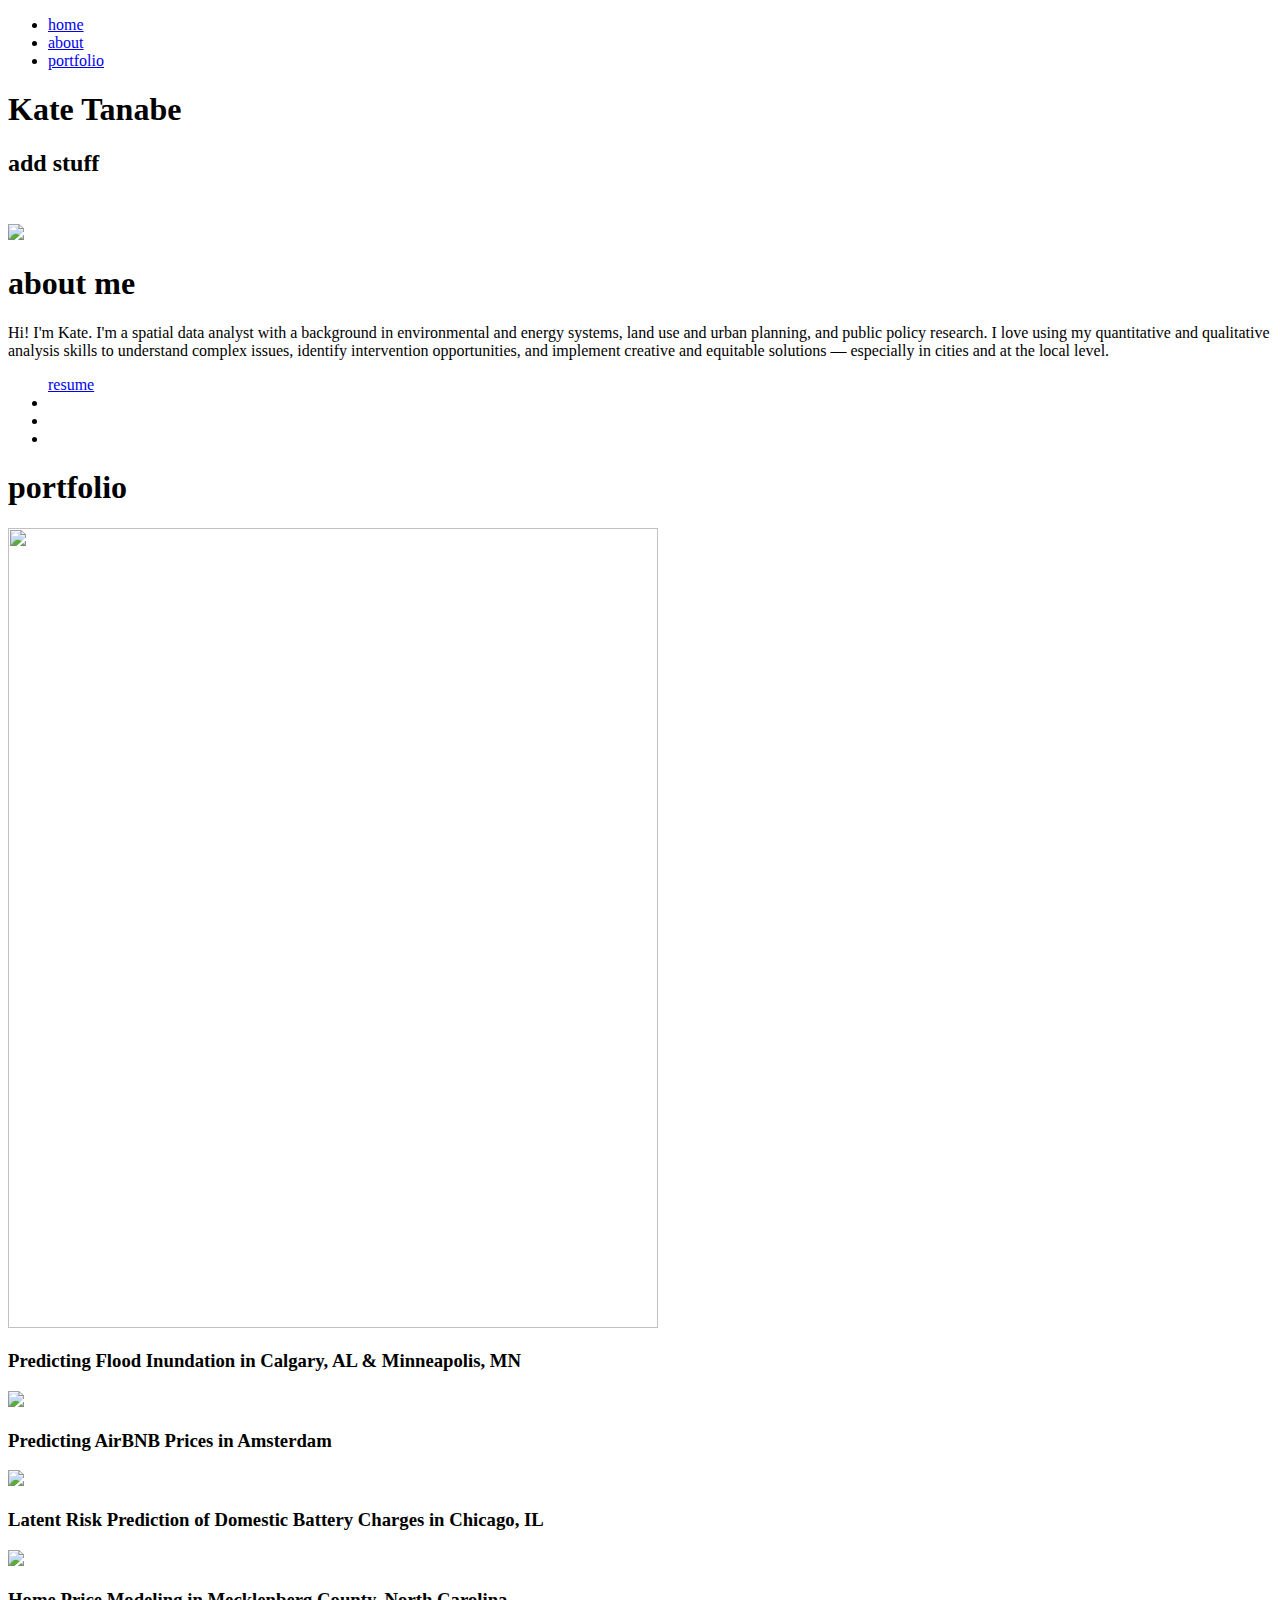
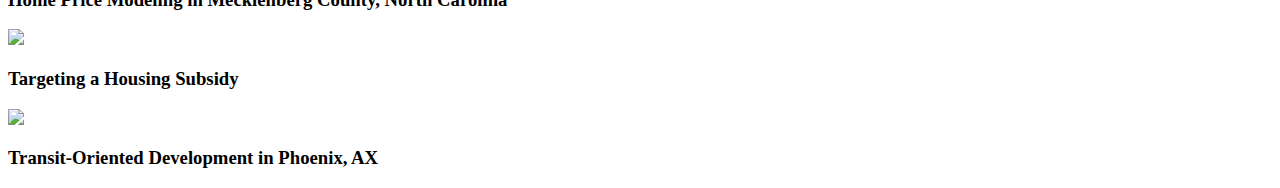
==== index.html @ ec6be0dd "Update index.html" ====
<!DOCTYPE html>
<html lang="en">
<head>
    <meta charset="UTF-8">
    <meta http-equiv="X-UA-Compatible" content="IE=edge">
    <meta name="viewport" content="width=device-width, initial-scale=1.0">
    <title>Kate Tanabe</title>
    <link rel="stylesheet" href="style.css">
    <script src="https://kit.fontawesome.com/c4254e24a8.js" crossorigin="anonymous"></script>
</head>
<body>
    <div id="header">
        <div class="container">
            <nav>
                <ul id="sidemenu">
                    <li><a href="#header">home</a></li>
                    <li><a href="#about">about</a></li>
                    <li><a href="#portfolio">portfolio</a></li>
                </ul>
            </nav>
            <div class="header-text">
                <h1 class="Co"><span class="highlight2">Kate Tanabe</span></h1>
                <h2 class="Co"><span class="highlight">add stuff<br><br> </span></h2>
            </div>
        </div>
    </div>
    <!-- -----------about---------- -->
    <div id="about">
        <div class="container">
            <div class="row">
                <div class="about-col-1">
                    <img src="images/headshot.jpg">
                </div>
                <div class="about-col-2">
                    <h1 class="sub-title"><span class="highlight">about me</span></h1>
                    <p>Hi! I'm Kate. I'm a spatial data analyst with a background in environmental and energy systems, land use and urban planning, and public policy research. I love using my quantitative and qualitative analysis skills to understand complex issues, identify intervention opportunities, and implement creative and equitable solutions — especially in cities and at the local level.</p>
                    <ul class="social-links">
                        <a href="assets/KateTanabeResume2023.pdf" class="resume-button" download="KateTanabeResume2023.pdf">resume</a>
                        <li><a href="https://github.com/katetanabe"><i class="fab fa-github"></i></a></li>
                        <li><a href="https://www.linkedin.com/in/kate-tanabe-1b607a137"><i class="fab fa-linkedin"></i></a></li>
                        <li><a href="mailto:katetanabe@gmail.com"><i class="fas fa-envelope"></i></a></li>
                      </ul>
                </div>
            </div>
        </div>
    </div>
    <!-- ----------portfolio------------ -->
    <div id="portfolio">
        <div class="container">
            <h1 class="sub-title"><span class="highlight">portfolio</span></h1>
            <div class="work-list">
                <div class="work">
                    <img src="images/nj2.png" height="800" width="650">
                    <div class="layer">
                        <h3><span class="highlight">Predicting Flood Inundation in Calgary, AL & Minneapolis, MN</span></h3>
                        <a href="assets/flood_calgary.html"><i class="fas fa-external-link-alt"></i></a>
                    </div>
                </div>
                <div class="work">
                    <img src="images/Amsterdam.jpg">
                    <div class="layer">
                        <h3><span class="highlight">Predicting AirBNB Prices in Amsterdam</h3>
                        <a href="assets/amsterdam.html"><i class="fas fa-external-link-alt"></i></a>
                    </div>
                </div>
                <div class="work">
                    <img src="images/chicago.png">
                    <div class="layer">
                        <h3><span class="highlight">Latent Risk Prediction of Domestic Battery Charges in Chicago, IL</span></h3>
                        <a href="assets/predictive_policing.html"><i class="fas fa-external-link-alt"></i></a>
                    </div>
                </div>
                <div class="work">
                    <img src="images/charlotte.jpg">
                    <div class="layer">
                        <h3><span class="highlight">Home Price Modeling in Mecklenberg County, North Carolina</span></h3>
                        <a href="assets/housing_prices.html"><i class="fas fa-external-link-alt"></i></a>
                    </div>
                </div>
                <div class="work">
                    <img src="images/housingsub.jpg">
                    <div class="layer">
                        <h3><span class="highlight">Targeting a Housing Subsidy</span></h3>
                        <a href="assets/housing_subsidy.html"><i class="fas fa-external-link-alt"></i></a>
                    </div>
                </div>
                <div class="work">
                    <img src="images/tod.jpg">
                    <div class="layer">
                        <h3><span class="highlight">Transit-Oriented Development in Phoenix, AX</span></h3>
                        <a href="phoenix_TOD.html"><i class="fas fa-external-link-alt"></i></a>
                    </div>
                </div>
            </div>
        </div>
    </div>




<script>

    var tablinks = document.getElementsByClassName("tab-links");
    var tabcontents = document.getElementsByClassName("tab-contents");

    function opentab(tabname){
        for(tablink of tablinks){
            tablink.classList.remove("active-link");
        }
        for(tabcontent of tabcontents){
            tabcontent.classList.remove("active-tab");
        }
        event.currentTarget.classList.add("active-link");
        document.getElementById(tabname).classList.add("active-tab");
    }

</script>

<script>

    var sidemeu = document.getElementById("sidemenu");

    function openmenu(){
        sidemeu.style.right = "0";
    }
    function closemenu(){
        sidemeu.style.right = "-200px";
    }

</script>
<script>
    const scriptURL = '< add you own link here >' // add your own app script link here
    const form = document.forms['submit-to-google-sheet']
    const msg = document.getElementById("msg")
  
    form.addEventListener('submit', e => {
      e.preventDefault()
      fetch(scriptURL, { method: 'POST', body: new FormData(form)})
        .then(response => {
            msg.innerHTML = "Message sent successfully"
            setTimeout(function(){
                msg.innerHTML = ""
            },5000)
            form.reset()
        })
        .catch(error => console.error('Error!', error.message))
    })
  </script>
</body>
</html>
  
</html>
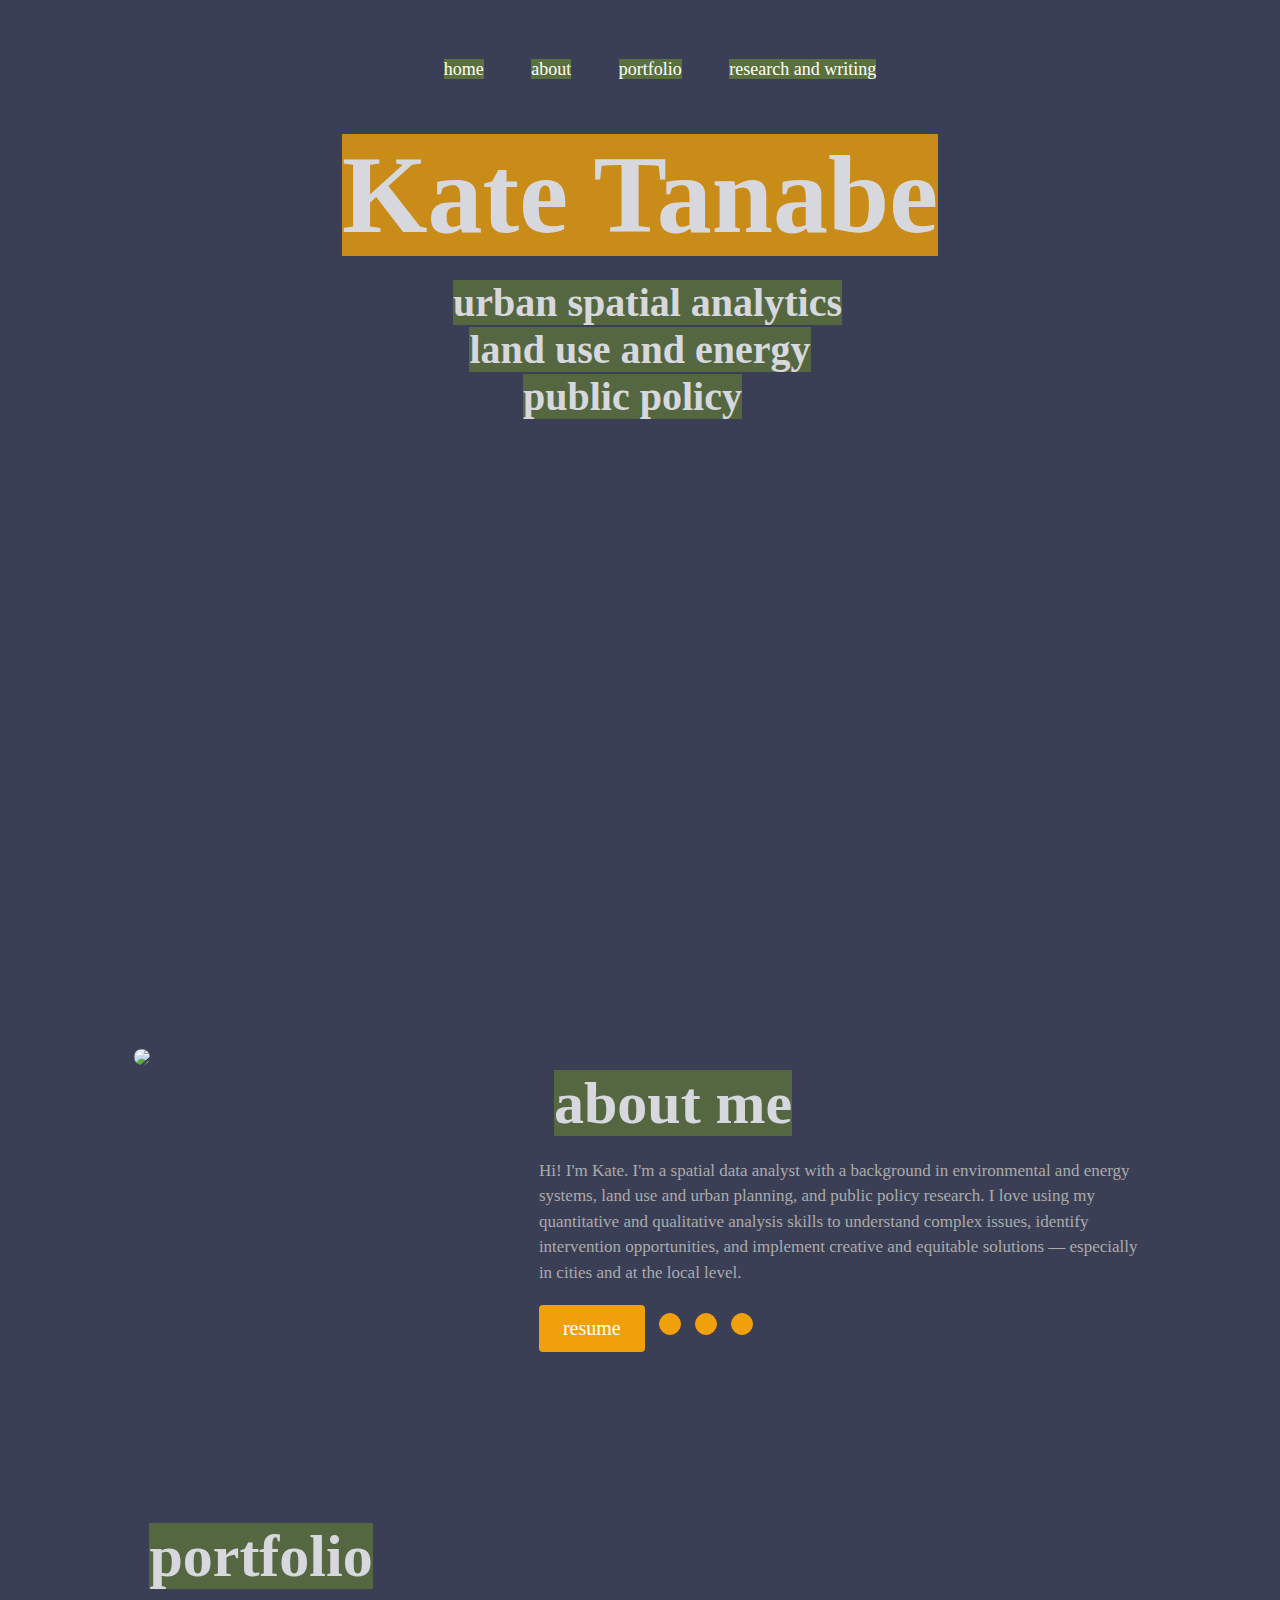
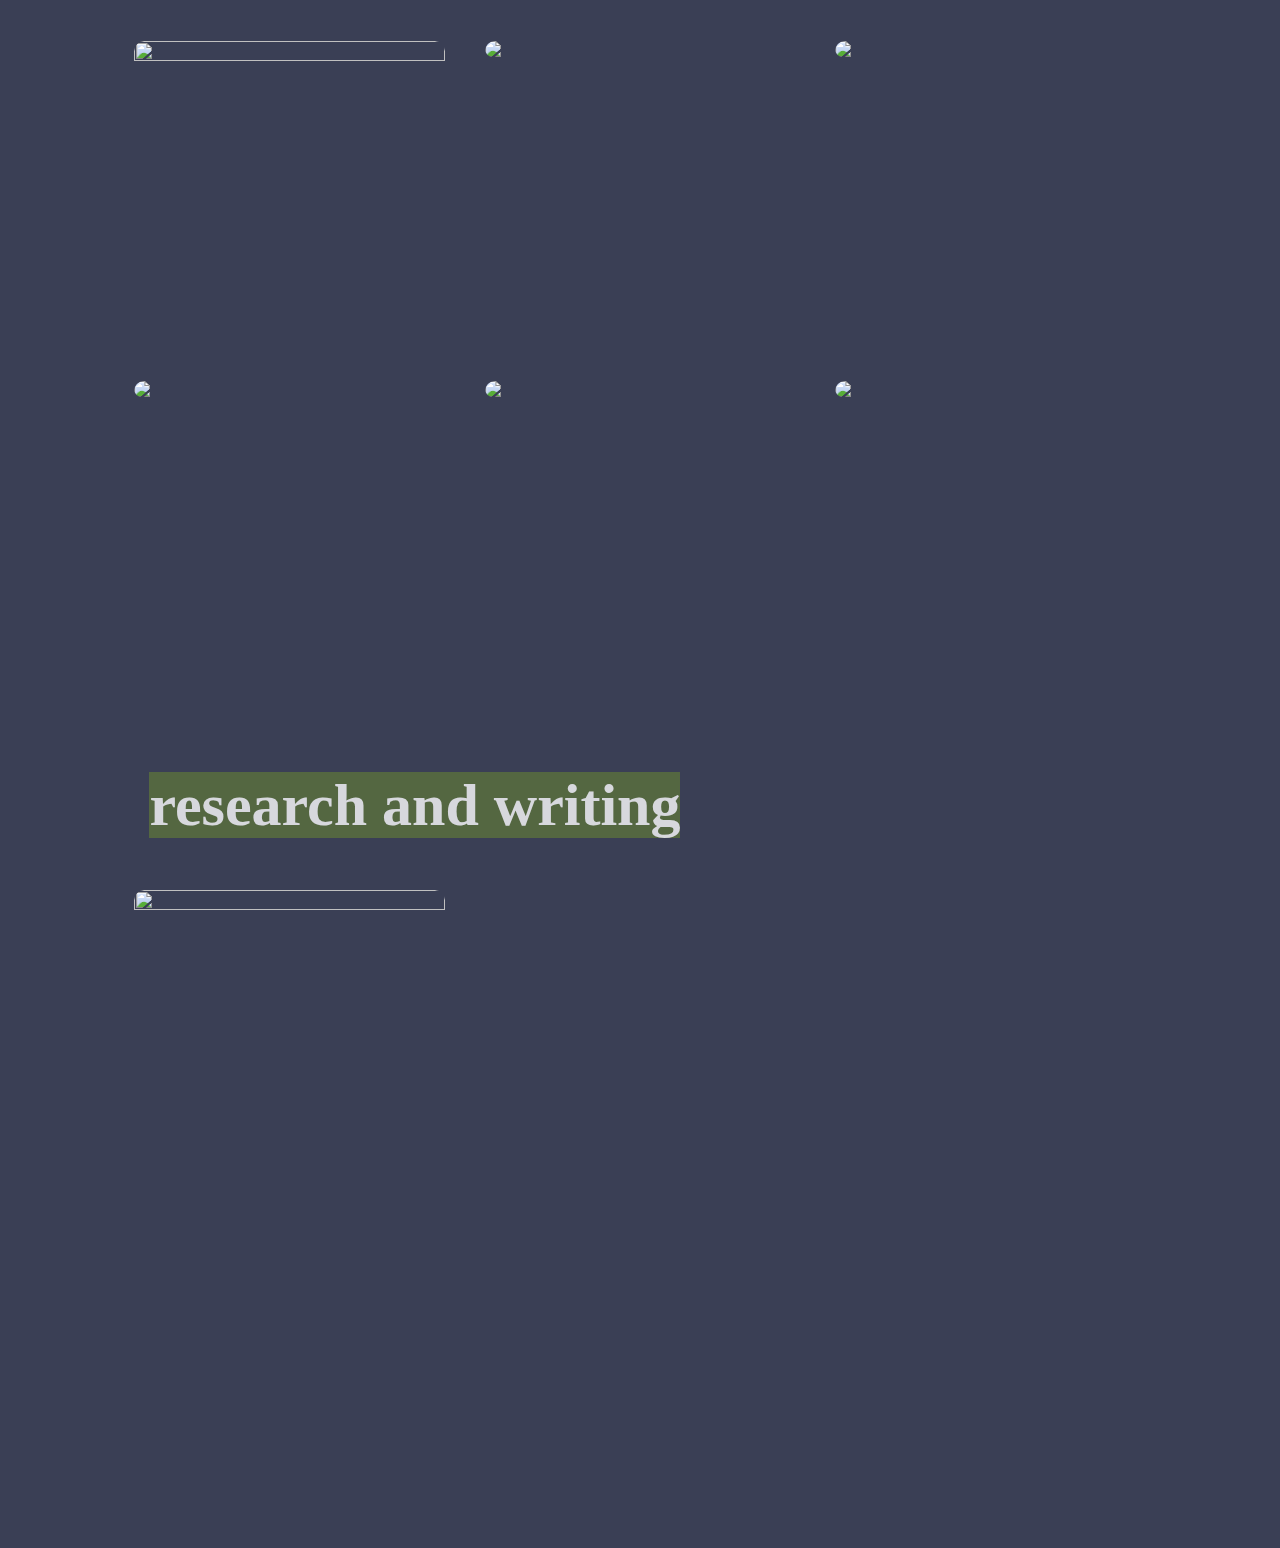
==== commit 40ac5303: "Update index.html" ====
--- a/index.html
+++ b/index.html
@@ -16,11 +16,12 @@
                     <li><a href="#header">home</a></li>
                     <li><a href="#about">about</a></li>
                     <li><a href="#portfolio">portfolio</a></li>
+                    <li><a href="#research and writing">research and writing</a></li>
                 </ul>
             </nav>
             <div class="header-text">
                 <h1 class="Co"><span class="highlight2">Kate Tanabe</span></h1>
-                <h2 class="Co"><span class="highlight">add stuff<br><br> </span></h2>
+                <h2 class="Co"><span class="highlight">urban spatial analytics<br>land use and energy<br>public policy</span></h2>
             </div>
         </div>
     </div>
@@ -88,14 +89,63 @@
                     <img src="images/tod.jpg">
                     <div class="layer">
                         <h3><span class="highlight">Transit-Oriented Development in Phoenix, AX</span></h3>
-                        <a href="phoenix_TOD.html"><i class="fas fa-external-link-alt"></i></a>
-                    </div>
-                </div>
-            </div>
-        </div>
-    </div>
-
-
+                        <a href="assets/phoenix_TOD.html"><i class="fas fa-external-link-alt"></i></a>
+                    </div>
+                </div>
+            </div>
+        </div>
+    </div>
+
+    <!-- ----------research & writing------------ -->
+    <div id="research and writing">
+        <div class="container">
+            <h1 class="sub-title"><span class="highlight">research and writing</span></h1>
+            <div class="work-list">
+                <div class="work">
+                    <img src="" height="800" width="650">
+                    <div class="layer">
+                        <h3><span class="highlight">Energy Equity for Renters: A Toolkit to Expand Energy Efficiency Preserve Affordable Housing</span></h3>
+                        <a href="https://www.aceee.org/toolkit/2022/11/energy-equity-renters-toolkit"><i class="fas fa-external-link-alt"></i></a>
+                    </div>
+                </div>
+                <div class="work">
+                    <img src="">
+                    <div class="layer">
+                        <h3><span class="highlight">StoryMap - Electrifying NYC School Buses</h3>
+                        <a href="https://storymaps.arcgis.com/stories/df9a2033547c4b4c9e74b825a44e3df2"><i class="fas fa-external-link-alt"></i></a>
+                    </div>
+                </div>
+                <div class="work">
+                    <img src="">
+                    <div class="layer">
+                        <h3><span class="highlight">Understanding Multifamily Home Energy Efficiency Potential</span></h3>
+                        <a href="https://www.aceee.org/topic-brief/2020/10/understanding-multifamily-home-energy-efficiency-potential"><i class="fas fa-external-link-alt"></i></a>
+                    </div>
+                </div>
+                <div class="work">
+                    <img src="">
+                    <div class="layer">
+                        <h3><span class="highlight">An Overview of Affordable Multifamily Programs: Best Practices and Context for Utilities</span></h3>
+                        <a href="https://www.aceee.org/topic-brief/2021/09/overview-affordable-multifamily-programs-best-practices-and-context-utilities"><i class="fas fa-external-link-alt"></i></a>
+                    </div>
+                </div>
+                <div class="work">
+                    <img src="">
+                    <div class="layer">
+                        <h3><span class="highlight">High-Impact Programs Targeting Regional Multifamily Energy Savings Opportunities</span></h3>
+                        <a href="https://www.aceee.org/topic-brief/2021/07/high-impact-programs-targeting-regional-multifamily-energy-savings"><i class="fas fa-external-link-alt"></i></a>
+                    </div>
+                </div>
+                <div class="work">
+                    <img src="">
+                    <div class="layer">
+                        <h3><span class="highlight">Extending the Benefits of Nonresidential Energy Efficiency to Low-Income Communities</span></h3>
+                        <a href="https://www.aceee.org/research-report/u1910"><i class="fas fa-external-link-alt"></i></a>
+                    </div>
+                </div>
+            </div>
+        </div>
+    </div>
 
 
 <script>
--- a/style.css
+++ b/style.css
@@ -0,0 +1,321 @@
+@font-face {
+    font-family: 'Ce';
+    src: url('assets/MS Gothic.ttf') format('truetype');
+}
+@font-face {
+    font-family: 'Co';
+    src: url('assets/MS Gothic.ttf') format('opentype');
+}
+html{
+    scroll-behavior: smooth;
+}
+body{
+    background: #3A3F55;
+    color: #fff;
+}
+h1{
+    font-family: 'Co';
+    margin: 20px 0;
+}
+h3{
+    font-family: 'Co';
+    font-size: 22px;
+    margin: 20px 0;
+}
+p{
+    font-family: 'Ce';
+    font-size: 20px;
+    line-height: 1.5;
+    margin: 20px 0;
+}
+#header{
+    width: 100%;
+    height: 100vh;
+    background-image: url(images/background.jpg);
+    background-size: cover;
+    background-position: center;
+    background-attachment: fixed;
+    text-align: center
+}
+.container{
+    padding: 10px 10%;
+}
+nav{
+    font-family: 'Co';
+    font-size: 30px;
+    align-items: center;
+    justify-content: space-between;
+    flex-wrap: wrap;
+}
+nav ul li{
+    display: inline-block;
+    list-style: none;
+    margin: 0px 20px;
+    align-items: center;
+}
+nav ul li a{
+    color: white;
+    background-color: #5B713D;
+    text-decoration: none;
+    font-size: 18px;
+    align-items: center;
+    margin: 0px
+}
+nav ul li a::after{
+    content: '';
+    width: 0;
+    height: 3px;
+    background: #5B713D;
+    position: absolute;
+    left: 0;
+    bottom: -20px;
+    transition: 0.5s;
+}
+nav ul li a:hover::after{
+    width: 100%;
+    align-items: center;
+}
+.header-text{
+    font-family: 'Co';
+    margin-top: 15%;
+    margin: 20px 0;
+    font-size: 50px;
+    text-align: center;
+    align-content: center;
+}
+.header-text h1{
+    font-size: 110px;
+    margin-top: 20px;
+    margin: 20px 0;
+    margin-bottom: 15px;
+    align-items: center;
+}
+.header-text h1 span{
+    color: white;
+    align-items: center;
+}
+.header-text h2{
+    font-family: 'Co';
+    font-size: 40px;
+    margin-top: 20px;
+    margin-bottom: 5px;
+    margin: 20px 0;
+    align-items: center;
+}
+.highlight{
+    background-color: #5B713D;
+    margin: 15px;
+    opacity: 80%;
+}
+.highlight2{
+    background-color: #EFA00B;
+    align-items: center;
+    margin: 15px;
+    opacity: 80%
+}
+/* -----------about--------------- */
+#about{
+    padding: 80px 0;
+    color: #ababab;
+}
+.row{
+    display: flex;
+    justify-content: space-between;
+    flex-wrap: wrap;
+}
+.about-col-1{
+    flex-basis: 35%;
+    margin-top: 5%;
+}
+.about-col-1 img{
+    width: 100%;
+    border-radius: 15px;
+    align-items: center;
+}
+.about-col-2{
+    font-family: "Co";
+    flex-basis: 60%;
+    margin-top: 5%;
+}
+.sub-title{
+    font-size: 60px;
+    font-weight: 600;
+    color: #fff;
+}
+.resume-button {
+  background-color: #EFA00B;
+  border: none;
+  color: #ffffff;
+  padding: 12px 24px;
+  text-align: center;
+  text-decoration: none;
+  display: inline-block;
+  font-size: 20px;
+  border-radius: 4px;
+  margin-right: 10px
+}
+.social-links {
+  list-style: none;
+  margin: 0;
+  padding: 0;
+}
+.social-links li {
+  display: inline-block;
+  margin-right: 10px;
+}
+.social-links li a {
+  display: inline-block;
+  background-color: #EFA00B;
+  padding: 10px;
+  border: 1px solid #EFA00B;
+  border-radius: 50%;
+  color: white
+}
+.social-links li a:hover {
+  background-color: #6A5B6E;
+}
+.social-links li a i {
+  font-size: 20px;
+}
+.h1 i{
+    color: #6A5B6E;
+}
+p{
+    font-size:17px
+}
+/* -----------portfolio--------------- */
+#portfolio{
+    padding: 50px 0;
+}
+.work-list{
+    display: grid;
+    grid-template-columns: repeat(3, 1fr);
+    grid-gap: 40px;
+    margin-top: 50px;
+}
+.work{
+    border-radius: 10px;
+    position: relative;
+    overflow: hidden;
+    height: 300px;
+}
+.work img {
+    width: 100%;
+    border-radius: 10px;
+    display: block;
+    transition: transform 0.5s;
+    max-width: 100%;
+    height: auto;
+    object-fit: contain;
+    max-width: 100%;
+    max-height: 100%;
+}
+.layer{
+    width: (100% - 80px);
+    height: 0px;
+    background: linear-gradient(black, black);
+    border-radius: 10px;
+    position: absolute;
+    left: 0;
+    bottom: 0;
+    overflow: hidden;
+    display: flex;
+    align-items: center;
+    justify-content: center;
+    flex-direction: column;
+    padding: 0 40px;
+    text-align: center;
+    font-size: 14px;
+   transition: height 0.5s;
+}
+.layer h3{
+    font-weight: 500;
+    margin-bottom: 20px;
+}
+.layer a{
+    margin-top: 0px;
+    color: #6A5B6E;
+    text-decoration: none;
+    font-size: 18px;
+    line-height: 60px;
+    background: #fff;
+    width: 60px;
+    height: 60px;
+    border-radius: 50%;
+    text-align: center;
+}
+.work:hover img{
+    transform: scale(1.1);
+}
+.work:hover .layer{
+    height: 100%;
+}
+/* -----------------css for small screens--------- */
+nav .fas{
+    display: none;
+}
+
+@media only screen and (max-width: 600px){
+    #header{
+        background-color:#EFA00B;  
+    }
+    .header-text{
+        margin-top: 100%;
+        font-size: 16px;
+    }
+    .header-text h1{
+        font-size: 30px;
+    }
+    nav .fas{
+        display: block;
+        font-size: 25px;
+    }
+    nav ul{
+        background: #EFA00B;
+        position: fixed;
+        top: 0;
+        right: -200px;
+        width: 200px;
+        height: 100vh;
+        padding-top: 50px;
+        z-index: 2;
+        transition: right 0.5s;
+    }
+    nav ul li{
+        display: block;
+        margin: 25px;
+    }
+    nav ul .fas{
+        position: absolute;
+        top: 25px;
+        left: 25px;
+        cursor: pointer;
+    }
+    .sub-title{
+        font-size: 40px;
+    }
+    .about-col-1, .about-col-2{
+        flex-basis: 100%;
+    }
+    .about-col-1{
+        margin-bottom: 30px;
+    }
+    .about-col-2{
+        font-size: 14px;
+    }
+    .tab-links{
+        font-size: 16px;
+        margin-right: 20px;
+    }
+    .contact-left, .contact-right{
+        flex-basis: 100%;
+    }
+    .copyright{
+        font-size: 14px;
+    }
+}
+#msg{
+    color: #A5D8FF;
+    margin-top: -40px;
+    display: block;
+}
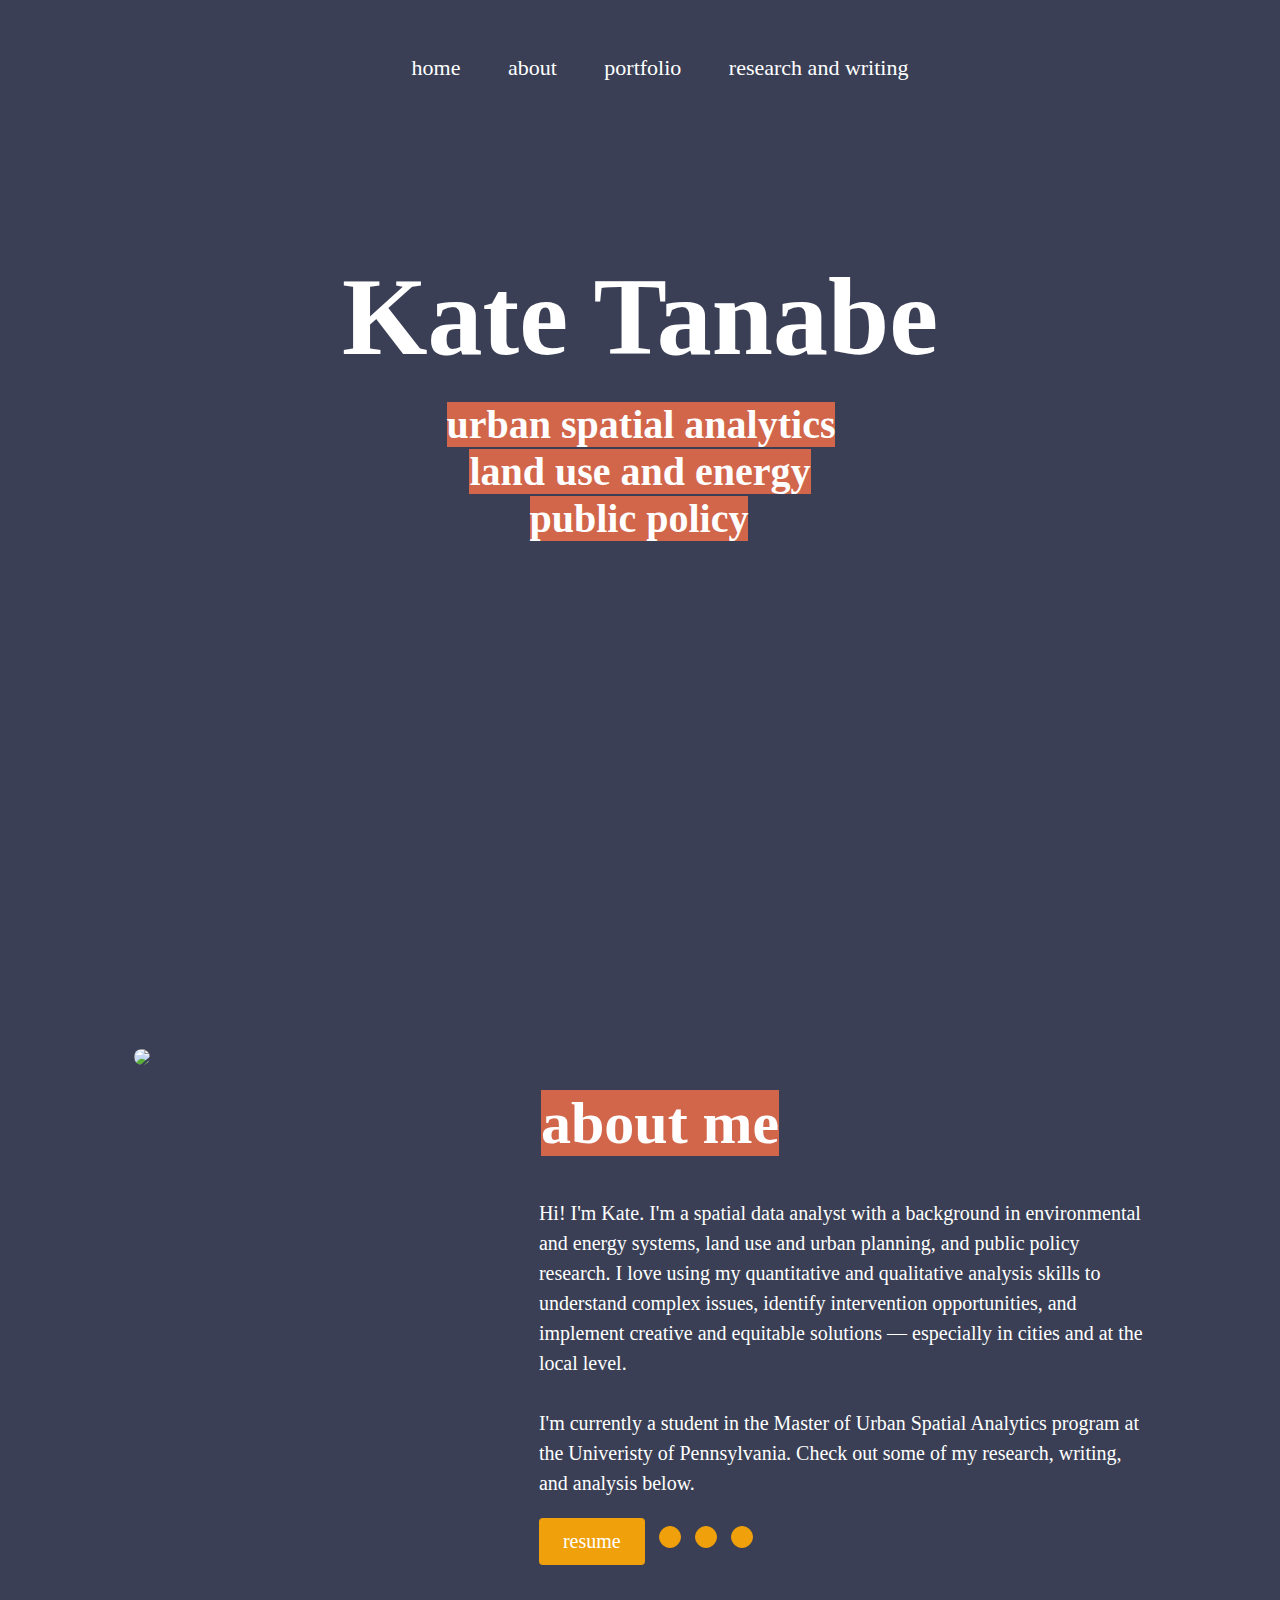
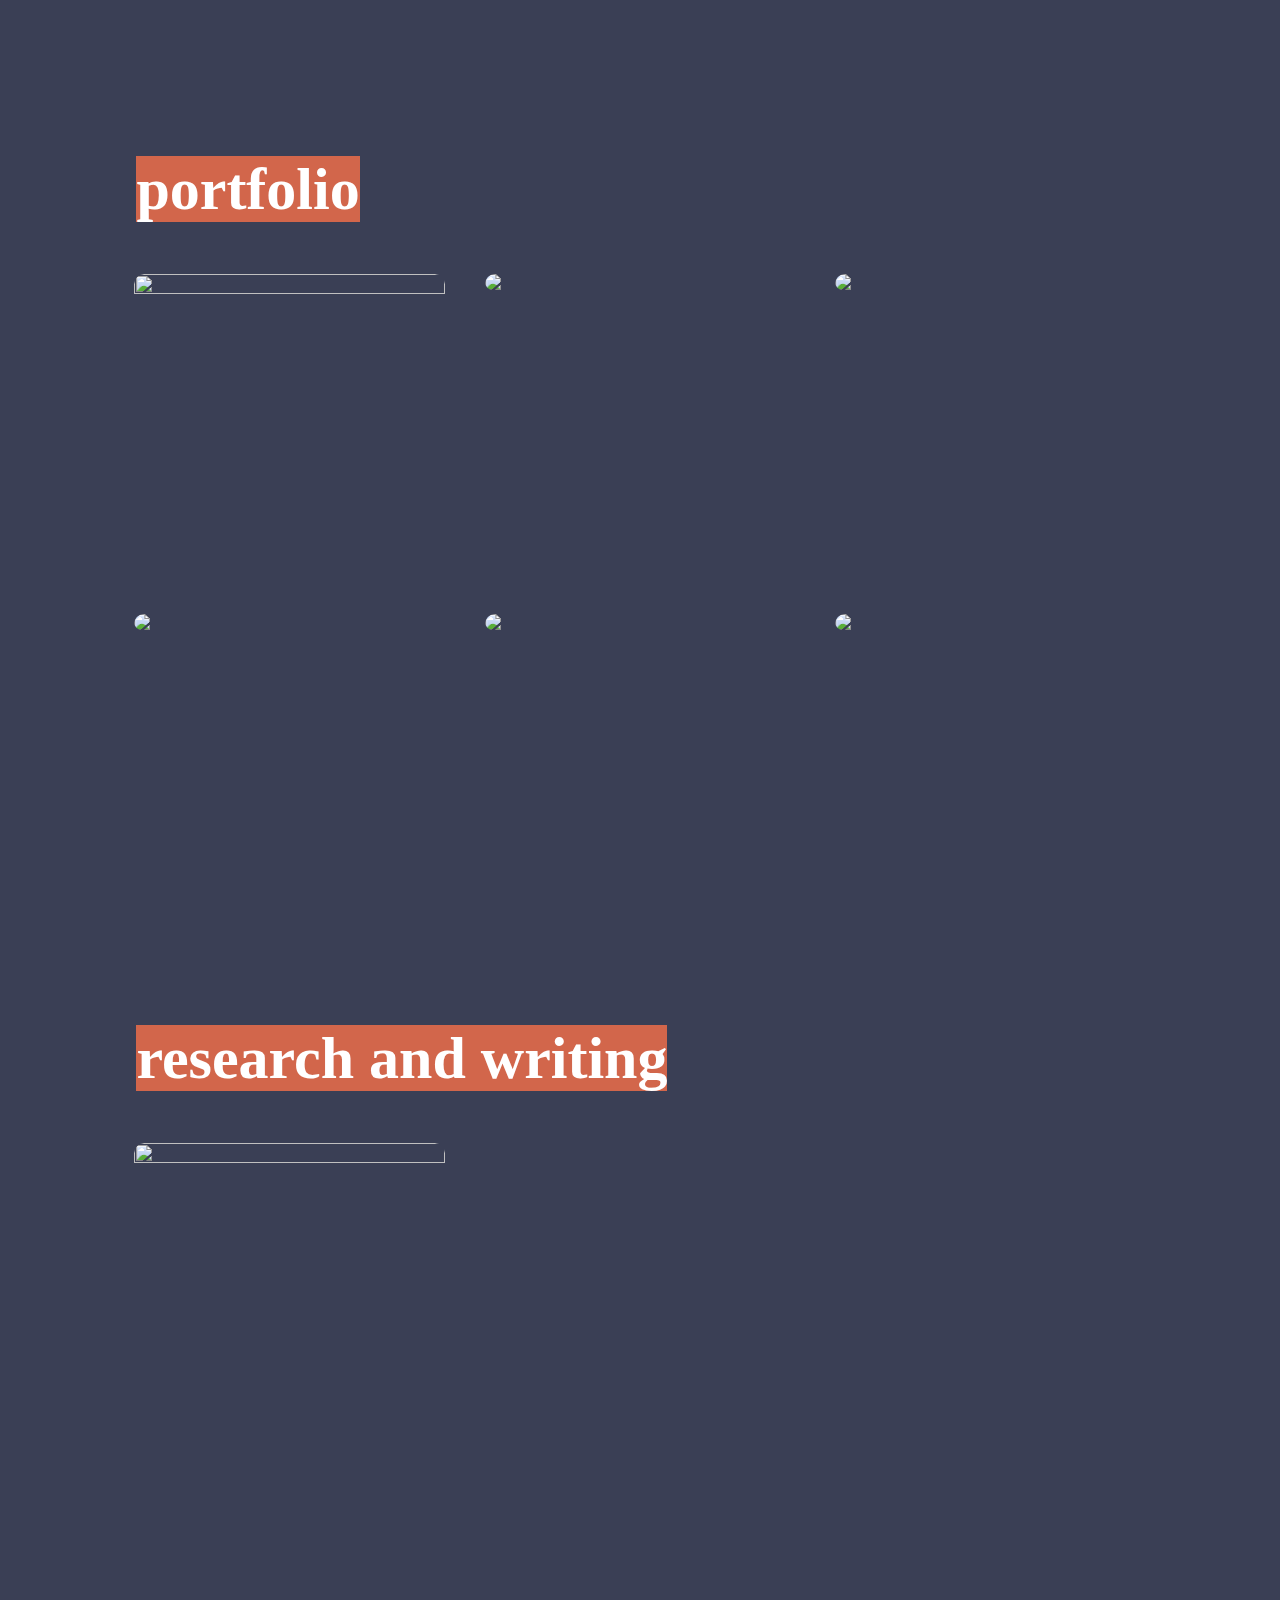
==== commit ef5bd431: "Update index.html" ====
--- a/index.html
+++ b/index.html
@@ -34,7 +34,7 @@
                 </div>
                 <div class="about-col-2">
                     <h1 class="sub-title"><span class="highlight">about me</span></h1>
-                    <p>Hi! I'm Kate. I'm a spatial data analyst with a background in environmental and energy systems, land use and urban planning, and public policy research. I love using my quantitative and qualitative analysis skills to understand complex issues, identify intervention opportunities, and implement creative and equitable solutions — especially in cities and at the local level.</p>
+                    <p>Hi! I'm Kate. I'm a spatial data analyst with a background in environmental and energy systems, land use and urban planning, and public policy research. I love using my quantitative and qualitative analysis skills to understand complex issues, identify intervention opportunities, and implement creative and equitable solutions — especially in cities and at the local level.<br><br>I'm currently a student in the Master of Urban Spatial Analytics program at the Univeristy of Pennsylvania. Check out some of my research, writing, and analysis below.</p>
                     <ul class="social-links">
                         <a href="assets/KateTanabeResume2023.pdf" class="resume-button" download="KateTanabeResume2023.pdf">resume</a>
                         <li><a href="https://github.com/katetanabe"><i class="fab fa-github"></i></a></li>
@@ -51,42 +51,42 @@
             <h1 class="sub-title"><span class="highlight">portfolio</span></h1>
             <div class="work-list">
                 <div class="work">
-                    <img src="images/nj2.png" height="800" width="650">
+                    <img src="images/calgary1.png" height="800" width="650">
                     <div class="layer">
                         <h3><span class="highlight">Predicting Flood Inundation in Calgary, AL & Minneapolis, MN</span></h3>
                         <a href="assets/flood_calgary.html"><i class="fas fa-external-link-alt"></i></a>
                     </div>
                 </div>
                 <div class="work">
-                    <img src="images/Amsterdam.jpg">
+                    <img src="images/amsterdam1.jpg">
                     <div class="layer">
                         <h3><span class="highlight">Predicting AirBNB Prices in Amsterdam</h3>
                         <a href="assets/amsterdam.html"><i class="fas fa-external-link-alt"></i></a>
                     </div>
                 </div>
                 <div class="work">
-                    <img src="images/chicago.png">
+                    <img src="images/chicago1.png">
                     <div class="layer">
                         <h3><span class="highlight">Latent Risk Prediction of Domestic Battery Charges in Chicago, IL</span></h3>
                         <a href="assets/predictive_policing.html"><i class="fas fa-external-link-alt"></i></a>
                     </div>
                 </div>
                 <div class="work">
-                    <img src="images/charlotte.jpg">
+                    <img src="images/charlotte1.jpg">
                     <div class="layer">
                         <h3><span class="highlight">Home Price Modeling in Mecklenberg County, North Carolina</span></h3>
                         <a href="assets/housing_prices.html"><i class="fas fa-external-link-alt"></i></a>
                     </div>
                 </div>
                 <div class="work">
-                    <img src="images/housingsub.jpg">
+                    <img src="images/tod1.jpg">
                     <div class="layer">
                         <h3><span class="highlight">Targeting a Housing Subsidy</span></h3>
                         <a href="assets/housing_subsidy.html"><i class="fas fa-external-link-alt"></i></a>
                     </div>
                 </div>
                 <div class="work">
-                    <img src="images/tod.jpg">
+                    <img src="images/phoenix1.jpg">
                     <div class="layer">
                         <h3><span class="highlight">Transit-Oriented Development in Phoenix, AX</span></h3>
                         <a href="assets/phoenix_TOD.html"><i class="fas fa-external-link-alt"></i></a>
--- a/style.css
+++ b/style.css
@@ -1,6 +1,6 @@
 @font-face {
     font-family: 'Ce';
-    src: url('assets/MS Gothic.ttf') format('truetype');
+    src: url('assets/MS Gothic.ttf') format('opentype');
 }
 @font-face {
     font-family: 'Co';
@@ -15,23 +15,20 @@
 }
 h1{
     font-family: 'Co';
-    margin: 20px 0;
 }
 h3{
     font-family: 'Co';
     font-size: 22px;
-    margin: 20px 0;
 }
 p{
     font-family: 'Ce';
     font-size: 20px;
     line-height: 1.5;
-    margin: 20px 0;
 }
 #header{
     width: 100%;
     height: 100vh;
-    background-image: url(images/background.jpg);
+    background-image: url(images/Layout2.jpg);
     background-size: cover;
     background-position: center;
     background-attachment: fixed;
@@ -55,9 +52,9 @@
 }
 nav ul li a{
     color: white;
-    background-color: #5B713D;
+    background-color: #3A3F55;
     text-decoration: none;
-    font-size: 18px;
+    font-size: 22px;
     align-items: center;
     margin: 0px
 }
@@ -65,7 +62,7 @@
     content: '';
     width: 0;
     height: 3px;
-    background: #5B713D;
+    background: #3A3F55;
     position: absolute;
     left: 0;
     bottom: -20px;
@@ -78,7 +75,6 @@
 .header-text{
     font-family: 'Co';
     margin-top: 15%;
-    margin: 20px 0;
     font-size: 50px;
     text-align: center;
     align-content: center;
@@ -86,7 +82,6 @@
 .header-text h1{
     font-size: 110px;
     margin-top: 20px;
-    margin: 20px 0;
     margin-bottom: 15px;
     align-items: center;
 }
@@ -99,19 +94,18 @@
     font-size: 40px;
     margin-top: 20px;
     margin-bottom: 5px;
-    margin: 20px 0;
     align-items: center;
 }
 .highlight{
-    background-color: #5B713D;
+    background-color: #D2664B; 
+    margin: 2px;
+    opacity: 100%;
+}
+.highlight2{
+    background-color: #3A3F55;
+    align-items: center;
     margin: 15px;
-    opacity: 80%;
-}
-.highlight2{
-    background-color: #EFA00B;
-    align-items: center;
-    margin: 15px;
-    opacity: 80%
+    opacity: 100%
 }
 /* -----------about--------------- */
 #about{
@@ -140,7 +134,7 @@
 .sub-title{
     font-size: 60px;
     font-weight: 600;
-    color: #fff;
+    color: #ffffff;
 }
 .resume-button {
   background-color: #EFA00B;
@@ -181,7 +175,8 @@
     color: #6A5B6E;
 }
 p{
-    font-size:17px
+    font-size:20px;
+    color: #ffffff;
 }
 /* -----------portfolio--------------- */
 #portfolio{
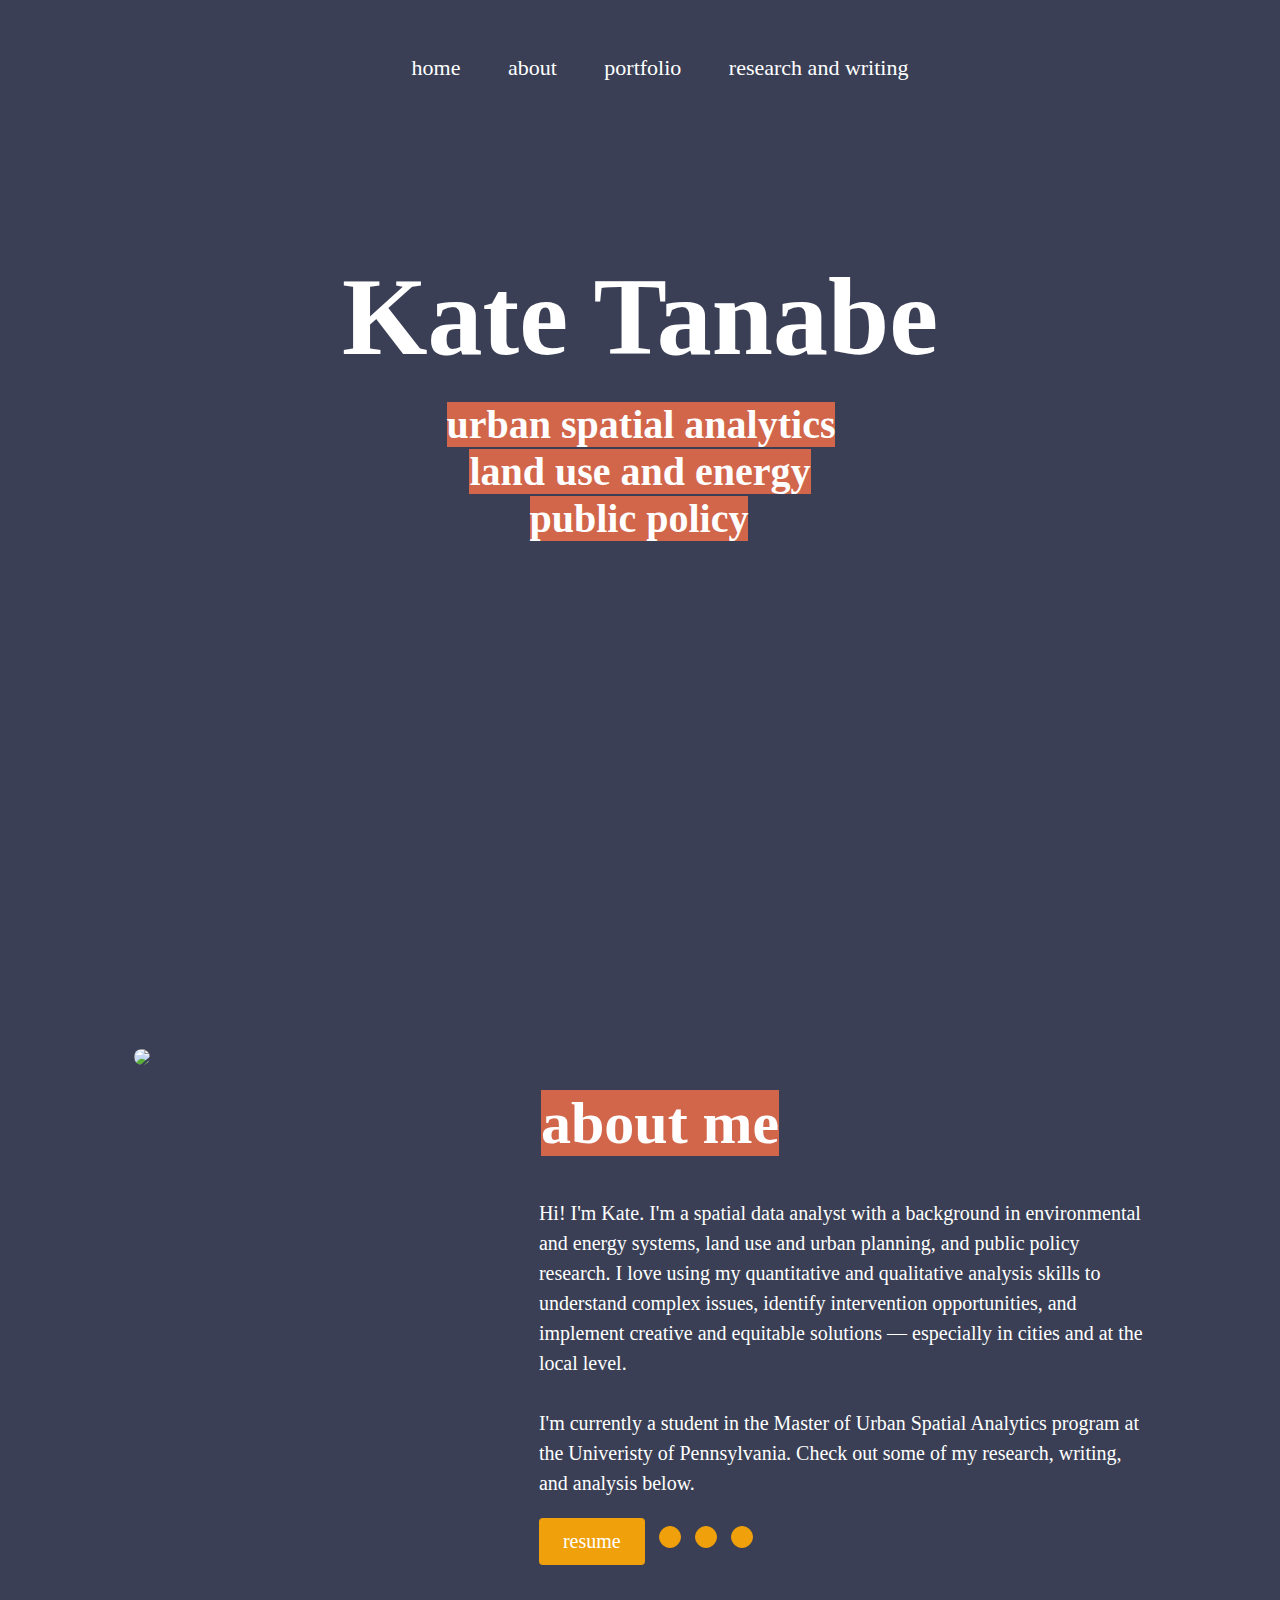
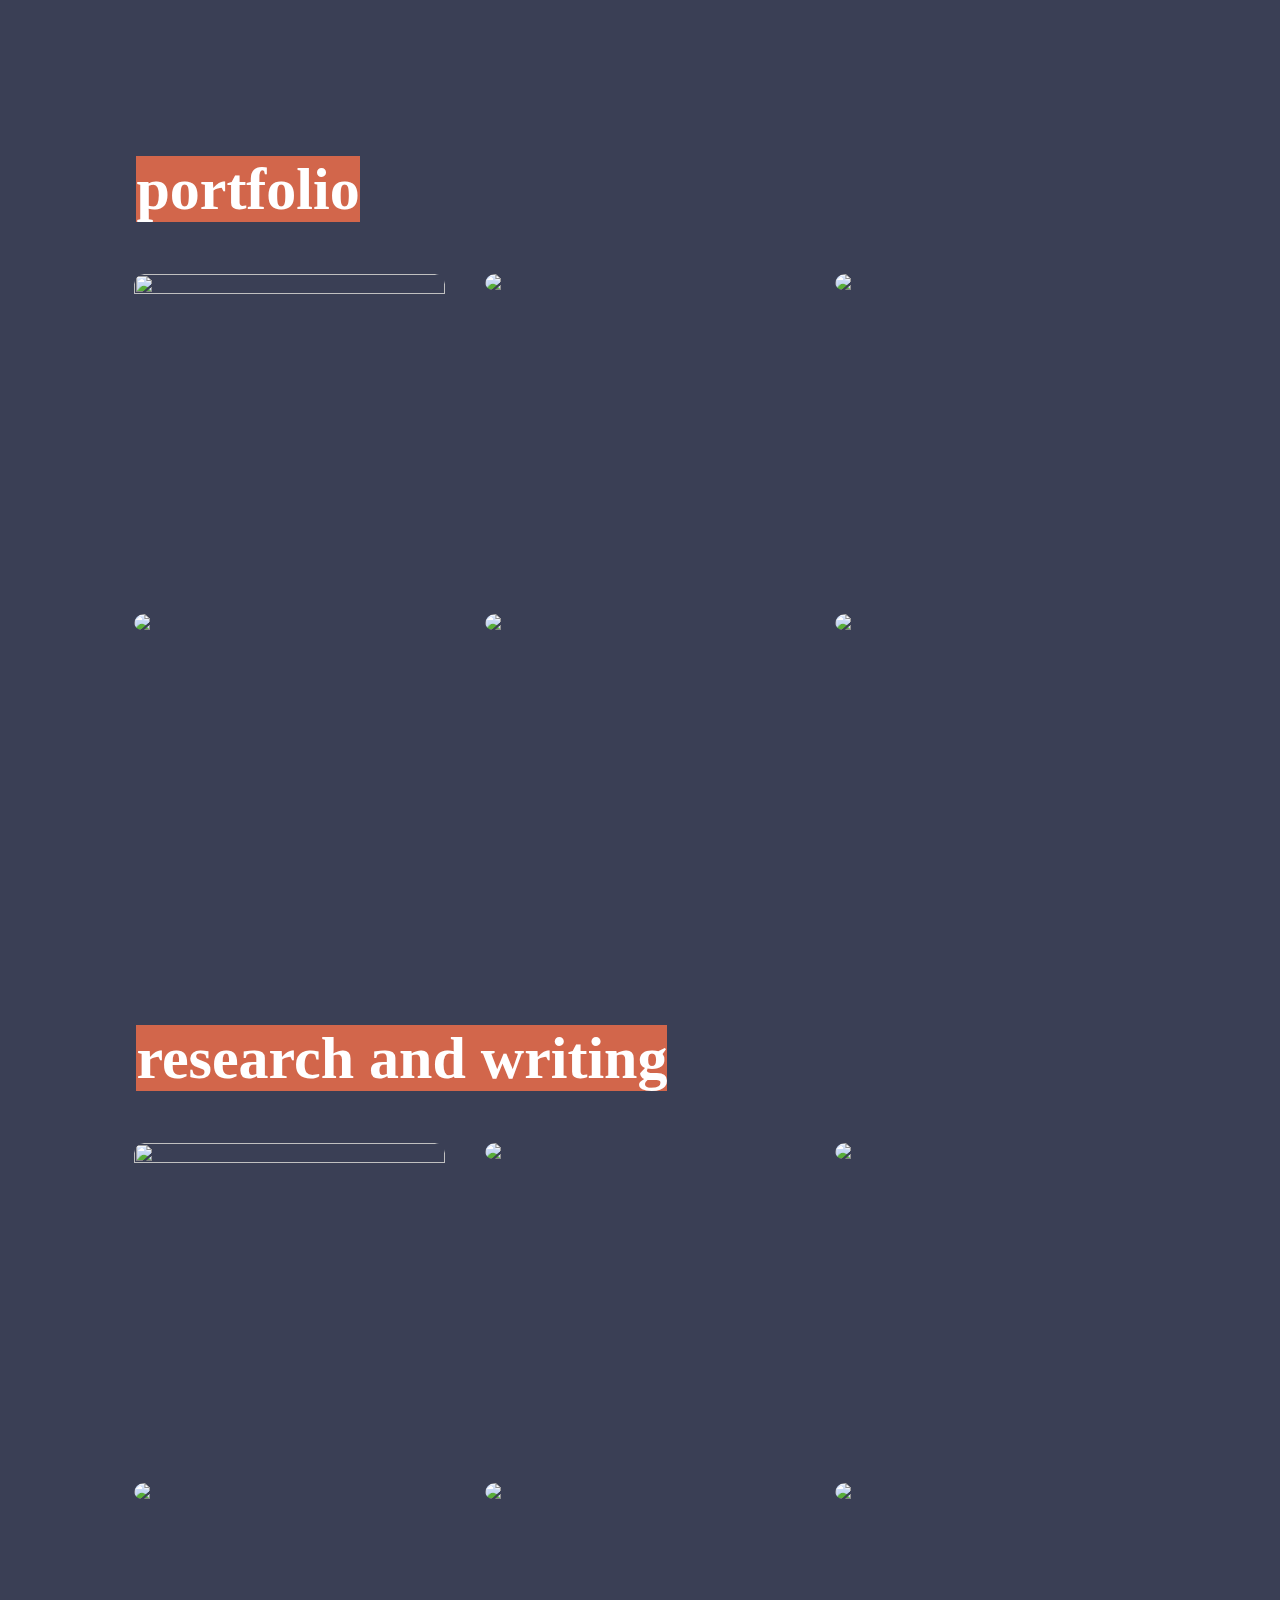
==== commit cdab7079: "Update index.html" ====
--- a/index.html
+++ b/index.html
@@ -36,7 +36,7 @@
                     <h1 class="sub-title"><span class="highlight">about me</span></h1>
                     <p>Hi! I'm Kate. I'm a spatial data analyst with a background in environmental and energy systems, land use and urban planning, and public policy research. I love using my quantitative and qualitative analysis skills to understand complex issues, identify intervention opportunities, and implement creative and equitable solutions — especially in cities and at the local level.<br><br>I'm currently a student in the Master of Urban Spatial Analytics program at the Univeristy of Pennsylvania. Check out some of my research, writing, and analysis below.</p>
                     <ul class="social-links">
-                        <a href="assets/KateTanabeResume2023.pdf" class="resume-button" download="KateTanabeResume2023.pdf">resume</a>
+                        <a href="assets/KateTanabeResume2023 (1).pdf" class="resume-button" download="KateTanabeResume2023.pdf">resume</a>
                         <li><a href="https://github.com/katetanabe"><i class="fab fa-github"></i></a></li>
                         <li><a href="https://www.linkedin.com/in/kate-tanabe-1b607a137"><i class="fab fa-linkedin"></i></a></li>
                         <li><a href="mailto:katetanabe@gmail.com"><i class="fas fa-envelope"></i></a></li>
@@ -53,7 +53,7 @@
                 <div class="work">
                     <img src="images/calgary1.png" height="800" width="650">
                     <div class="layer">
-                        <h3><span class="highlight">Predicting Flood Inundation in Calgary, AL & Minneapolis, MN</span></h3>
+                        <h3><span class="highlight">Modeling Flood Inundation in Calgary, AL & Minneapolis, MN</span></h3>
                         <a href="assets/flood_calgary.html"><i class="fas fa-external-link-alt"></i></a>
                     </div>
                 </div>
@@ -74,7 +74,7 @@
                 <div class="work">
                     <img src="images/charlotte1.jpg">
                     <div class="layer">
-                        <h3><span class="highlight">Home Price Modeling in Mecklenberg County, North Carolina</span></h3>
+                        <h3><span class="highlight">Home Price Modeling in Mecklenberg County, NC</span></h3>
                         <a href="assets/housing_prices.html"><i class="fas fa-external-link-alt"></i></a>
                     </div>
                 </div>
@@ -88,7 +88,7 @@
                 <div class="work">
                     <img src="images/phoenix1.jpg">
                     <div class="layer">
-                        <h3><span class="highlight">Transit-Oriented Development in Phoenix, AX</span></h3>
+                        <h3><span class="highlight">Transit-Oriented Development in Phoenix, AZ</span></h3>
                         <a href="assets/phoenix_TOD.html"><i class="fas fa-external-link-alt"></i></a>
                     </div>
                 </div>
@@ -102,42 +102,42 @@
             <h1 class="sub-title"><span class="highlight">research and writing</span></h1>
             <div class="work-list">
                 <div class="work">
-                    <img src="" height="800" width="650">
+                    <img src="images/apt2.jpg" height="800" width="650">
                     <div class="layer">
                         <h3><span class="highlight">Energy Equity for Renters: A Toolkit to Expand Energy Efficiency Preserve Affordable Housing</span></h3>
                         <a href="https://www.aceee.org/toolkit/2022/11/energy-equity-renters-toolkit"><i class="fas fa-external-link-alt"></i></a>
                     </div>
                 </div>
                 <div class="work">
-                    <img src="">
+                    <img src="images/nyc.jpg">
                     <div class="layer">
                         <h3><span class="highlight">StoryMap - Electrifying NYC School Buses</h3>
                         <a href="https://storymaps.arcgis.com/stories/df9a2033547c4b4c9e74b825a44e3df2"><i class="fas fa-external-link-alt"></i></a>
                     </div>
                 </div>
                 <div class="work">
-                    <img src="">
+                    <img src="images/apt1.jpg">
                     <div class="layer">
                         <h3><span class="highlight">Understanding Multifamily Home Energy Efficiency Potential</span></h3>
                         <a href="https://www.aceee.org/topic-brief/2020/10/understanding-multifamily-home-energy-efficiency-potential"><i class="fas fa-external-link-alt"></i></a>
                     </div>
                 </div>
                 <div class="work">
-                    <img src="">
+                    <img src="images/apt3.jpg">
                     <div class="layer">
                         <h3><span class="highlight">An Overview of Affordable Multifamily Programs: Best Practices and Context for Utilities</span></h3>
                         <a href="https://www.aceee.org/topic-brief/2021/09/overview-affordable-multifamily-programs-best-practices-and-context-utilities"><i class="fas fa-external-link-alt"></i></a>
                     </div>
                 </div>
                 <div class="work">
-                    <img src="">
+                    <img src="images/apt4.jpg">
                     <div class="layer">
                         <h3><span class="highlight">High-Impact Programs Targeting Regional Multifamily Energy Savings Opportunities</span></h3>
                         <a href="https://www.aceee.org/topic-brief/2021/07/high-impact-programs-targeting-regional-multifamily-energy-savings"><i class="fas fa-external-link-alt"></i></a>
                     </div>
                 </div>
                 <div class="work">
-                    <img src="">
+                    <img src="images/nonres.jpg">
                     <div class="layer">
                         <h3><span class="highlight">Extending the Benefits of Nonresidential Energy Efficiency to Low-Income Communities</span></h3>
                         <a href="https://www.aceee.org/research-report/u1910"><i class="fas fa-external-link-alt"></i></a>
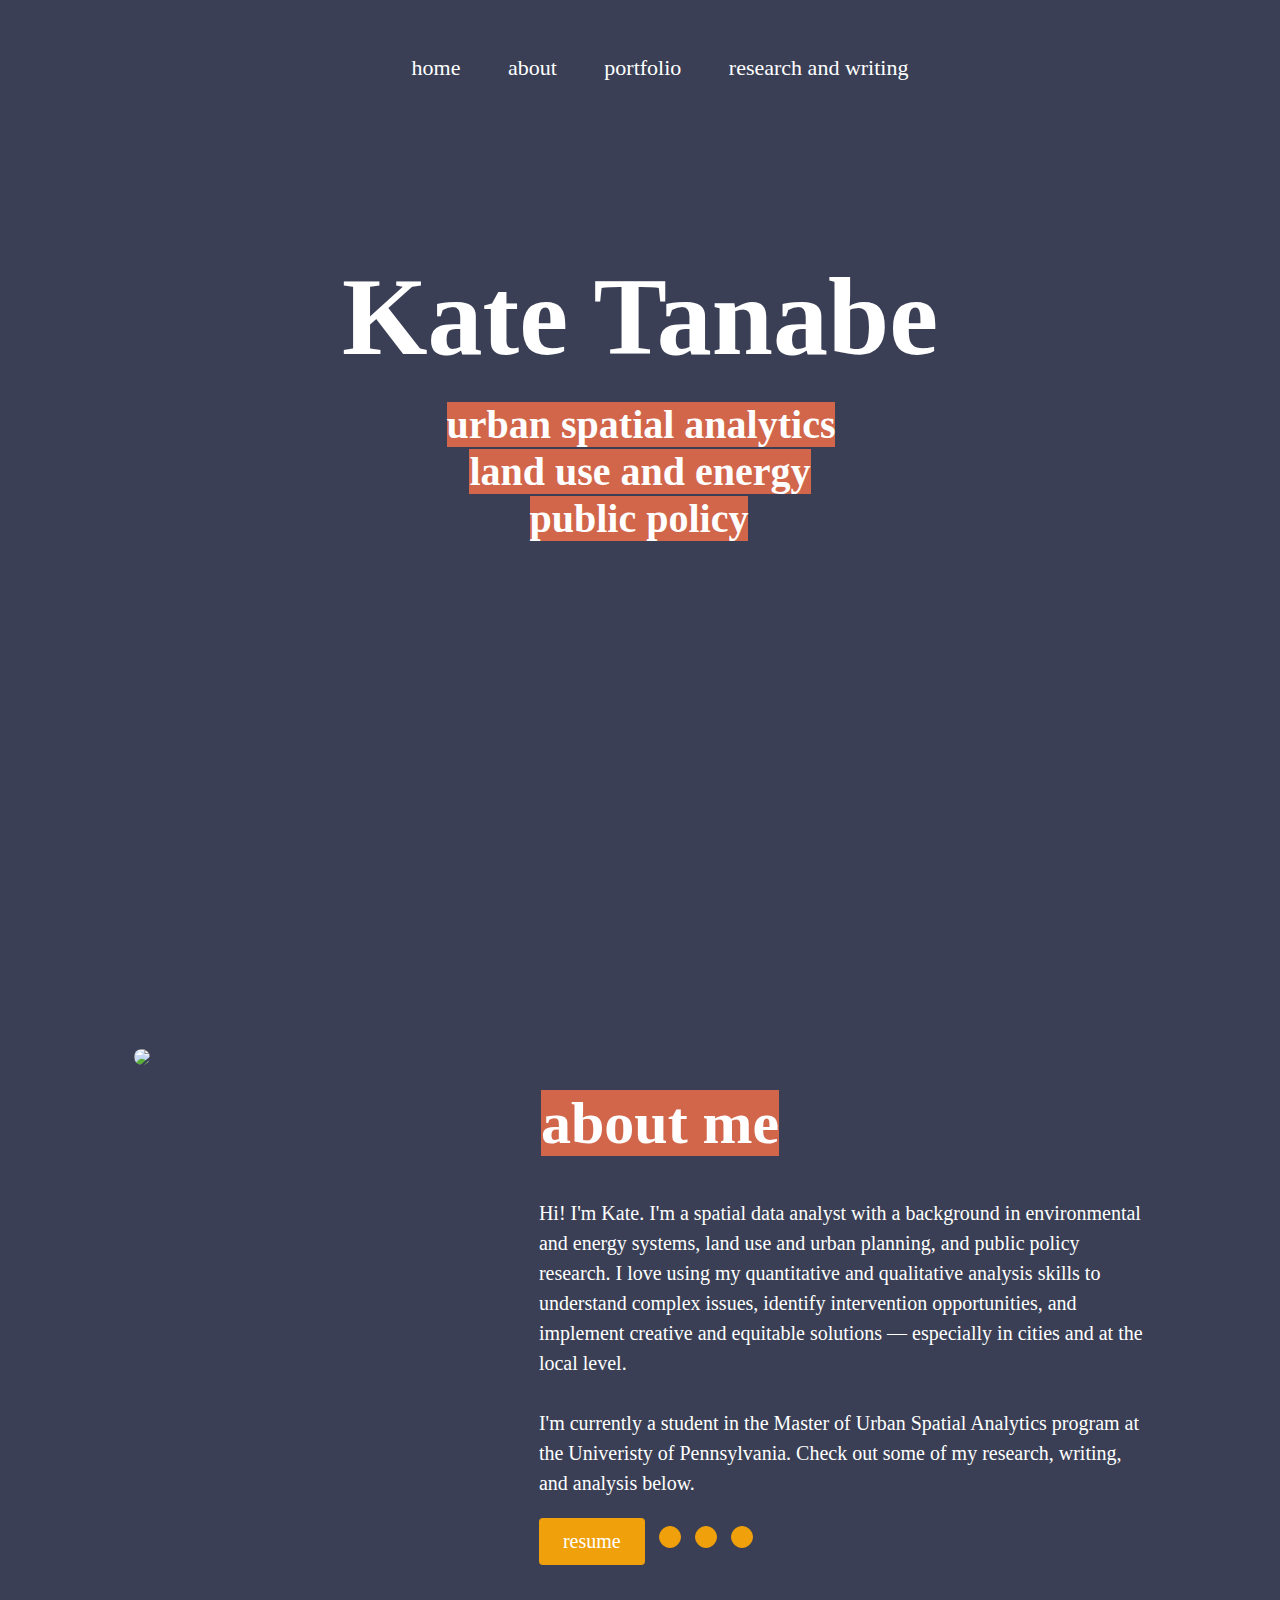
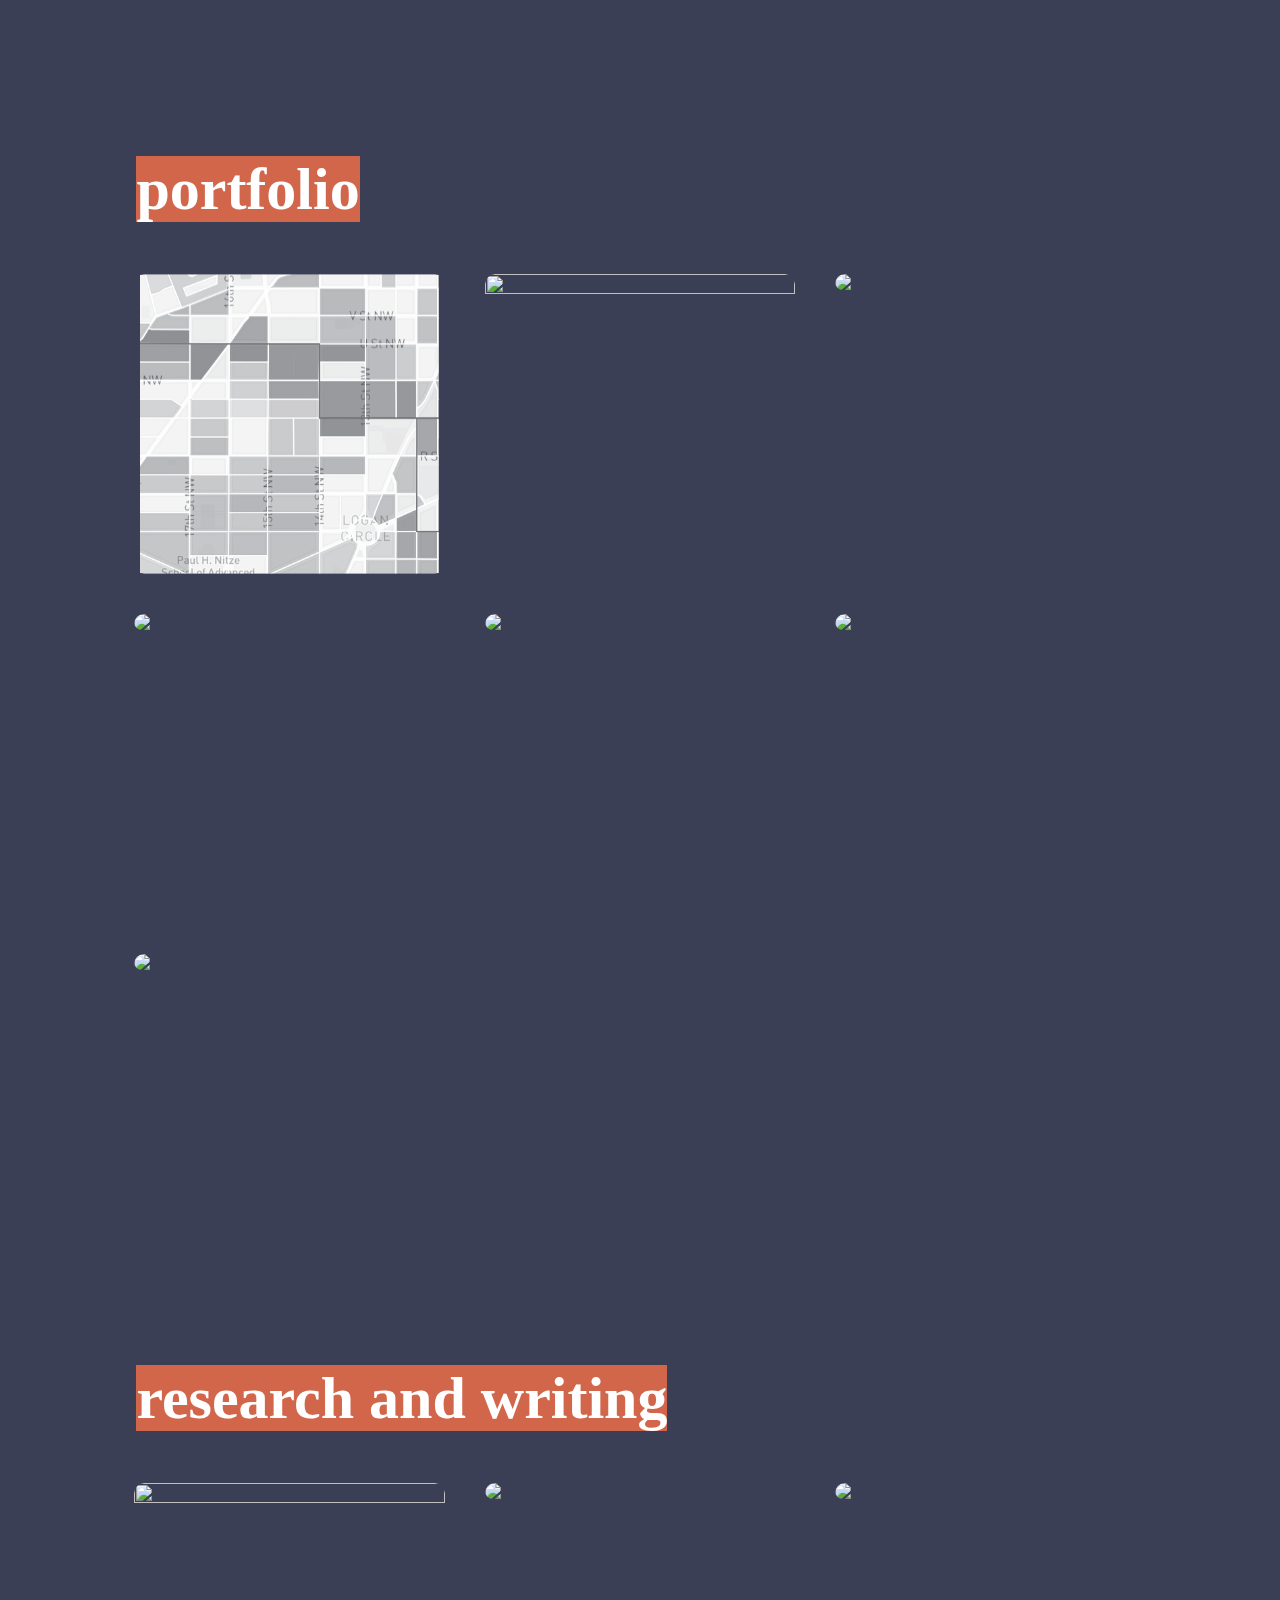
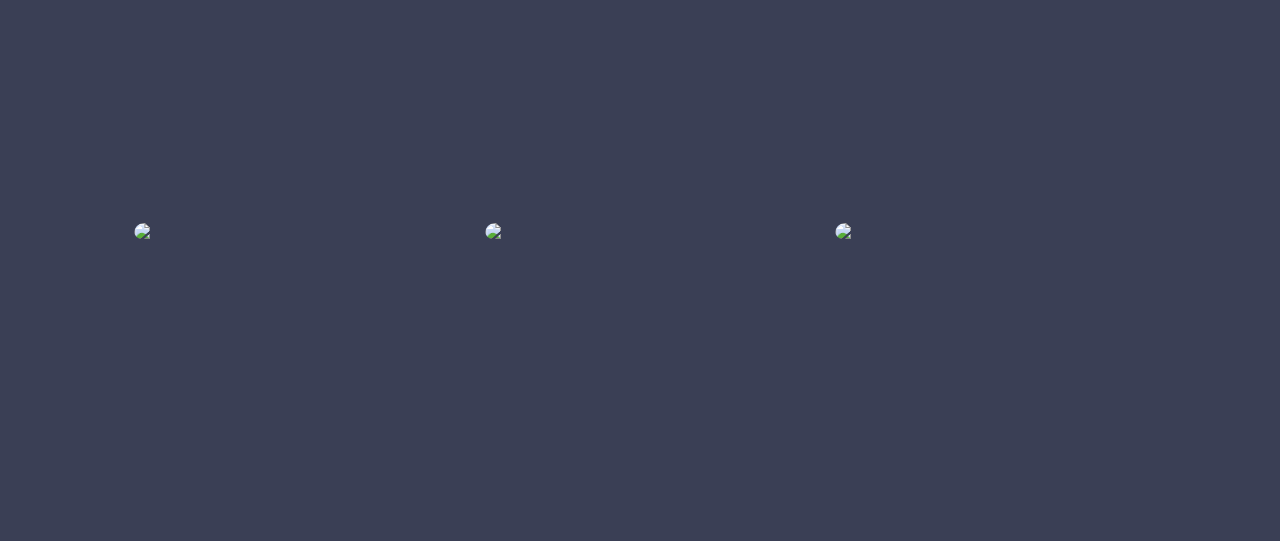
==== commit 28c47ade: "Update index.html" ====
--- a/index.html
+++ b/index.html
@@ -45,12 +45,19 @@
             </div>
         </div>
     </div>
+    
     <!-- ----------portfolio------------ -->
     <div id="portfolio">
         <div class="container">
             <h1 class="sub-title"><span class="highlight">portfolio</span></h1>
             <div class="work-list">
                 <div class="work">
+                    <img src="images/ratscreener.png" height="800" width="650">
+                    <div class="layer">
+                        <h3><span class="highlight">RATScreener: A Vermin Inspection Optimization Tool for DC</span></h3>
+                        <a href="assets/RATScreener_FINAL_REPORT.html"><i class="fas fa-external-link-alt"></i></a>
+                    </div>
+                </div><div class="work">
                     <img src="images/calgary1.png" height="800" width="650">
                     <div class="layer">
                         <h3><span class="highlight">Modeling Flood Inundation in Calgary, AL & Minneapolis, MN</span></h3>
@@ -58,7 +65,7 @@
                     </div>
                 </div>
                 <div class="work">
-                    <img src="images/amsterdam1.jpg">
+                    <img src="images/amsterdam1.png">
                     <div class="layer">
                         <h3><span class="highlight">Predicting AirBNB Prices in Amsterdam</h3>
                         <a href="assets/amsterdam.html"><i class="fas fa-external-link-alt"></i></a>
@@ -72,21 +79,21 @@
                     </div>
                 </div>
                 <div class="work">
-                    <img src="images/charlotte1.jpg">
+                    <img src="images/charlotte1.png">
                     <div class="layer">
                         <h3><span class="highlight">Home Price Modeling in Mecklenberg County, NC</span></h3>
                         <a href="assets/housing_prices.html"><i class="fas fa-external-link-alt"></i></a>
                     </div>
                 </div>
                 <div class="work">
-                    <img src="images/tod1.jpg">
+                    <img src="images/tod1.png">
                     <div class="layer">
                         <h3><span class="highlight">Targeting a Housing Subsidy</span></h3>
                         <a href="assets/housing_subsidy.html"><i class="fas fa-external-link-alt"></i></a>
                     </div>
                 </div>
                 <div class="work">
-                    <img src="images/phoenix1.jpg">
+                    <img src="images/phoenix1.png">
                     <div class="layer">
                         <h3><span class="highlight">Transit-Oriented Development in Phoenix, AZ</span></h3>
                         <a href="assets/phoenix_TOD.html"><i class="fas fa-external-link-alt"></i></a>
@@ -102,42 +109,42 @@
             <h1 class="sub-title"><span class="highlight">research and writing</span></h1>
             <div class="work-list">
                 <div class="work">
-                    <img src="images/apt2.jpg" height="800" width="650">
-                    <div class="layer">
-                        <h3><span class="highlight">Energy Equity for Renters: A Toolkit to Expand Energy Efficiency Preserve Affordable Housing</span></h3>
+                    <img src="images/apt2.png" height="800" width="650">
+                    <div class="layer">
+                        <h3><span class="highlight">Energy Equity for Renters: A Toolkit to Expand Energy Efficiency and Preserve Affordable Housing</span></h3>
                         <a href="https://www.aceee.org/toolkit/2022/11/energy-equity-renters-toolkit"><i class="fas fa-external-link-alt"></i></a>
                     </div>
                 </div>
                 <div class="work">
-                    <img src="images/nyc.jpg">
-                    <div class="layer">
-                        <h3><span class="highlight">StoryMap - Electrifying NYC School Buses</h3>
+                    <img src="images/nyc.png">
+                    <div class="layer">
+                        <h3><span class="highlight">Electrifying NYC School Buses (StoryMap)</h3>
                         <a href="https://storymaps.arcgis.com/stories/df9a2033547c4b4c9e74b825a44e3df2"><i class="fas fa-external-link-alt"></i></a>
                     </div>
                 </div>
                 <div class="work">
-                    <img src="images/apt1.jpg">
+                    <img src="images/apt1.png">
                     <div class="layer">
                         <h3><span class="highlight">Understanding Multifamily Home Energy Efficiency Potential</span></h3>
                         <a href="https://www.aceee.org/topic-brief/2020/10/understanding-multifamily-home-energy-efficiency-potential"><i class="fas fa-external-link-alt"></i></a>
                     </div>
                 </div>
                 <div class="work">
-                    <img src="images/apt3.jpg">
+                    <img src="images/apt3.png">
                     <div class="layer">
                         <h3><span class="highlight">An Overview of Affordable Multifamily Programs: Best Practices and Context for Utilities</span></h3>
                         <a href="https://www.aceee.org/topic-brief/2021/09/overview-affordable-multifamily-programs-best-practices-and-context-utilities"><i class="fas fa-external-link-alt"></i></a>
                     </div>
                 </div>
                 <div class="work">
-                    <img src="images/apt4.jpg">
+                    <img src="images/apt4.png">
                     <div class="layer">
                         <h3><span class="highlight">High-Impact Programs Targeting Regional Multifamily Energy Savings Opportunities</span></h3>
                         <a href="https://www.aceee.org/topic-brief/2021/07/high-impact-programs-targeting-regional-multifamily-energy-savings"><i class="fas fa-external-link-alt"></i></a>
                     </div>
                 </div>
                 <div class="work">
-                    <img src="images/nonres.jpg">
+                    <img src="images/nonres.png">
                     <div class="layer">
                         <h3><span class="highlight">Extending the Benefits of Nonresidential Energy Efficiency to Low-Income Communities</span></h3>
                         <a href="https://www.aceee.org/research-report/u1910"><i class="fas fa-external-link-alt"></i></a>
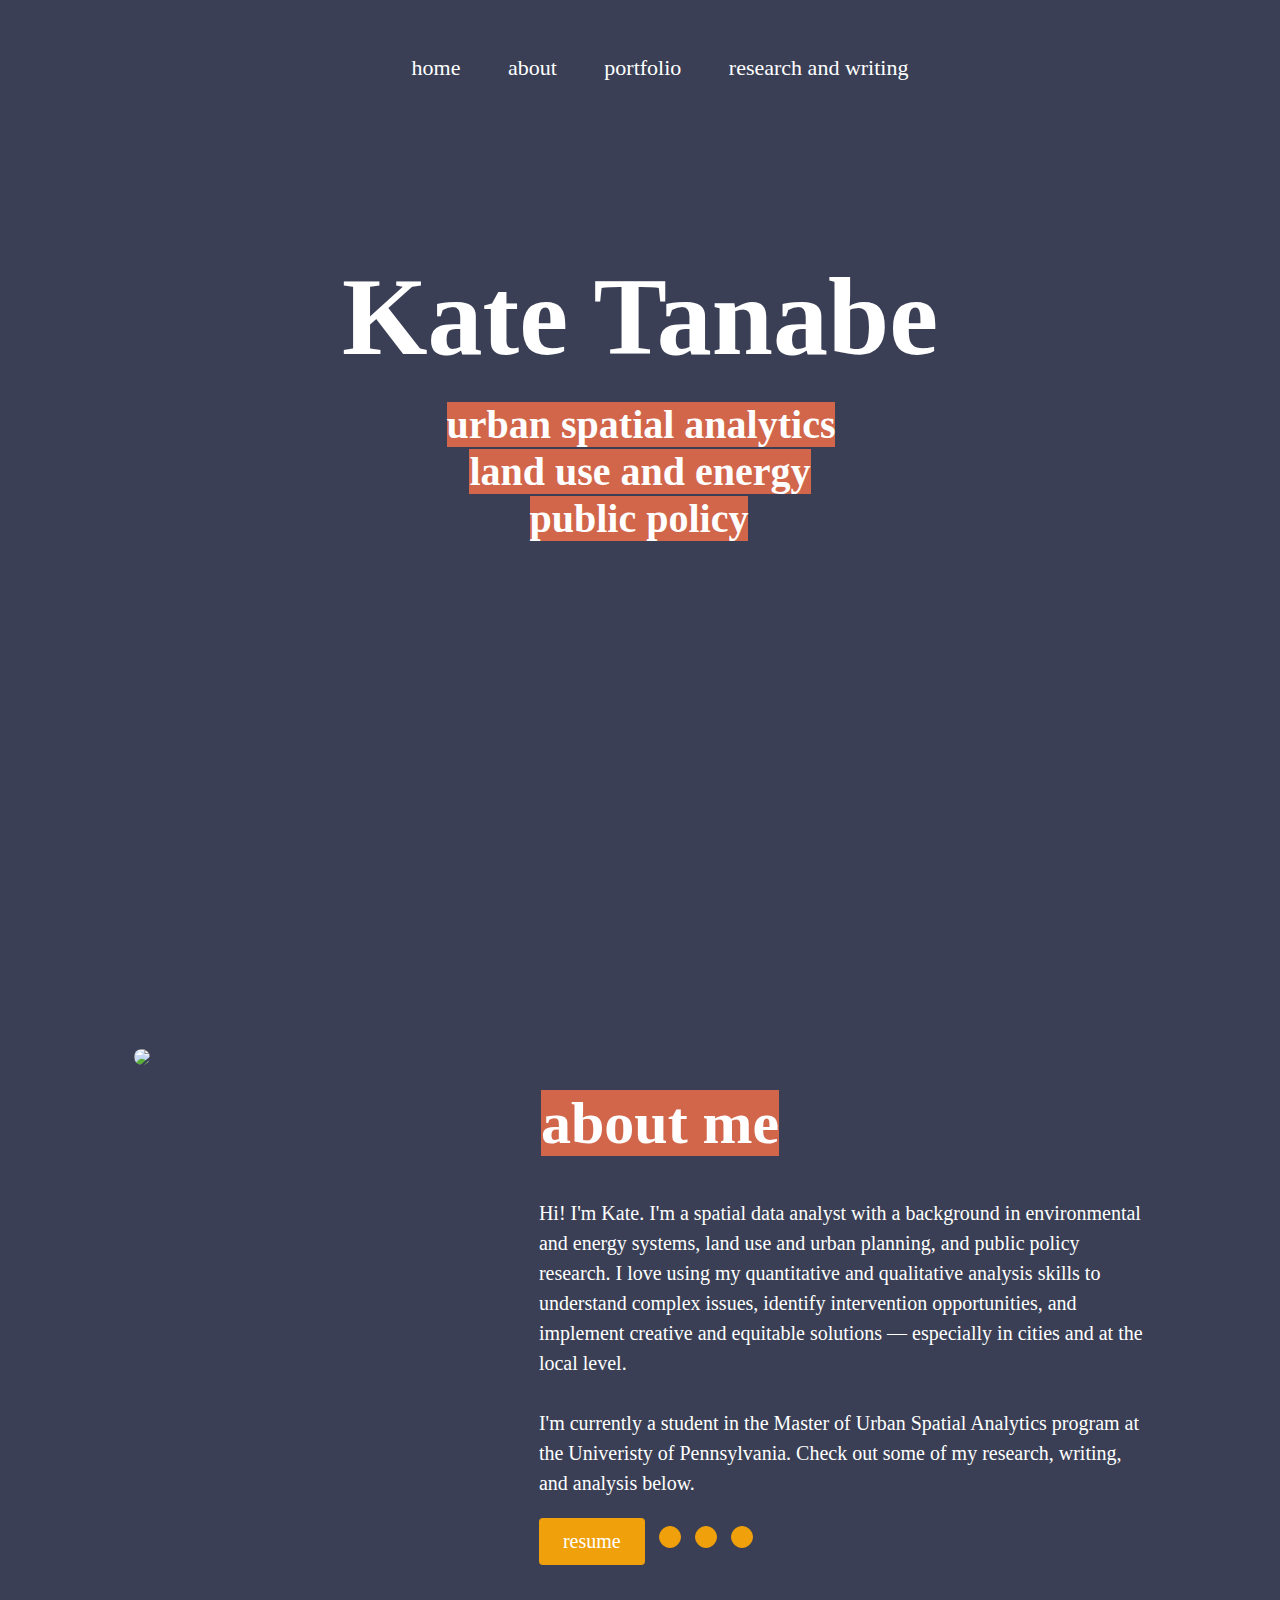
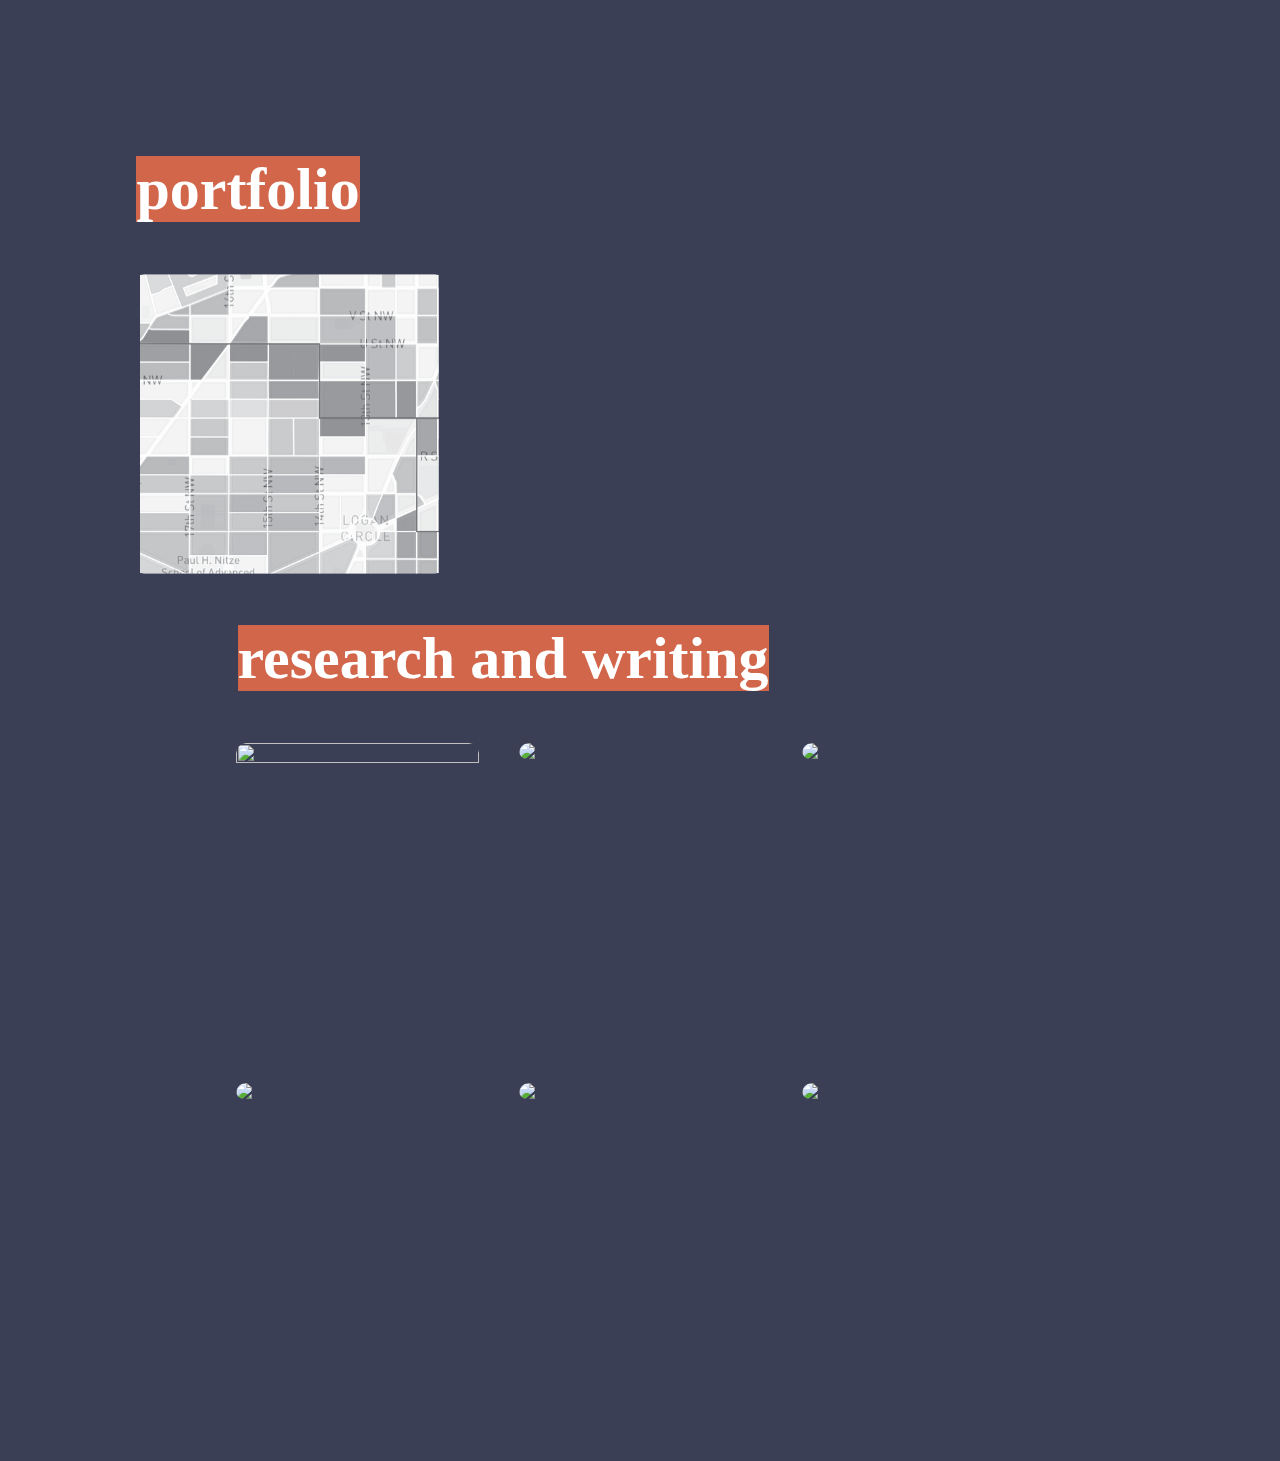
==== commit afd624a6: "Update index.html" ====
--- a/index.html
+++ b/index.html
@@ -54,7 +54,14 @@
                 <div class="work">
                     <img src="images/ratscreener.png" height="800" width="650">
                     <div class="layer">
-                        <h3><span class="highlight">RATScreener: A Vermin Inspection Optimization Tool for DC</span></h3>
+                        <h3><span class="highlight">RATScreener: A Vermin Inspection Optimization Tool for DC (Tool & Report)</span></h3>
+                        <a href="assets/RATScreener_FINAL_REPORT.html"><i class="fas fa-external-link-alt"></i></a>
+                    </div>
+                    <div class="work-list">
+                <div class="work">
+                    <img src="images/ratscreener2.png" height="800" width="650">
+                    <div class="layer">
+                        <h3><span class="highlight">RATScreener: A Vermin Inspection Optimization Tool for DC (Presentation)</span></h3>
                         <a href="assets/RATScreener_FINAL_REPORT.html"><i class="fas fa-external-link-alt"></i></a>
                     </div>
                 </div><div class="work">
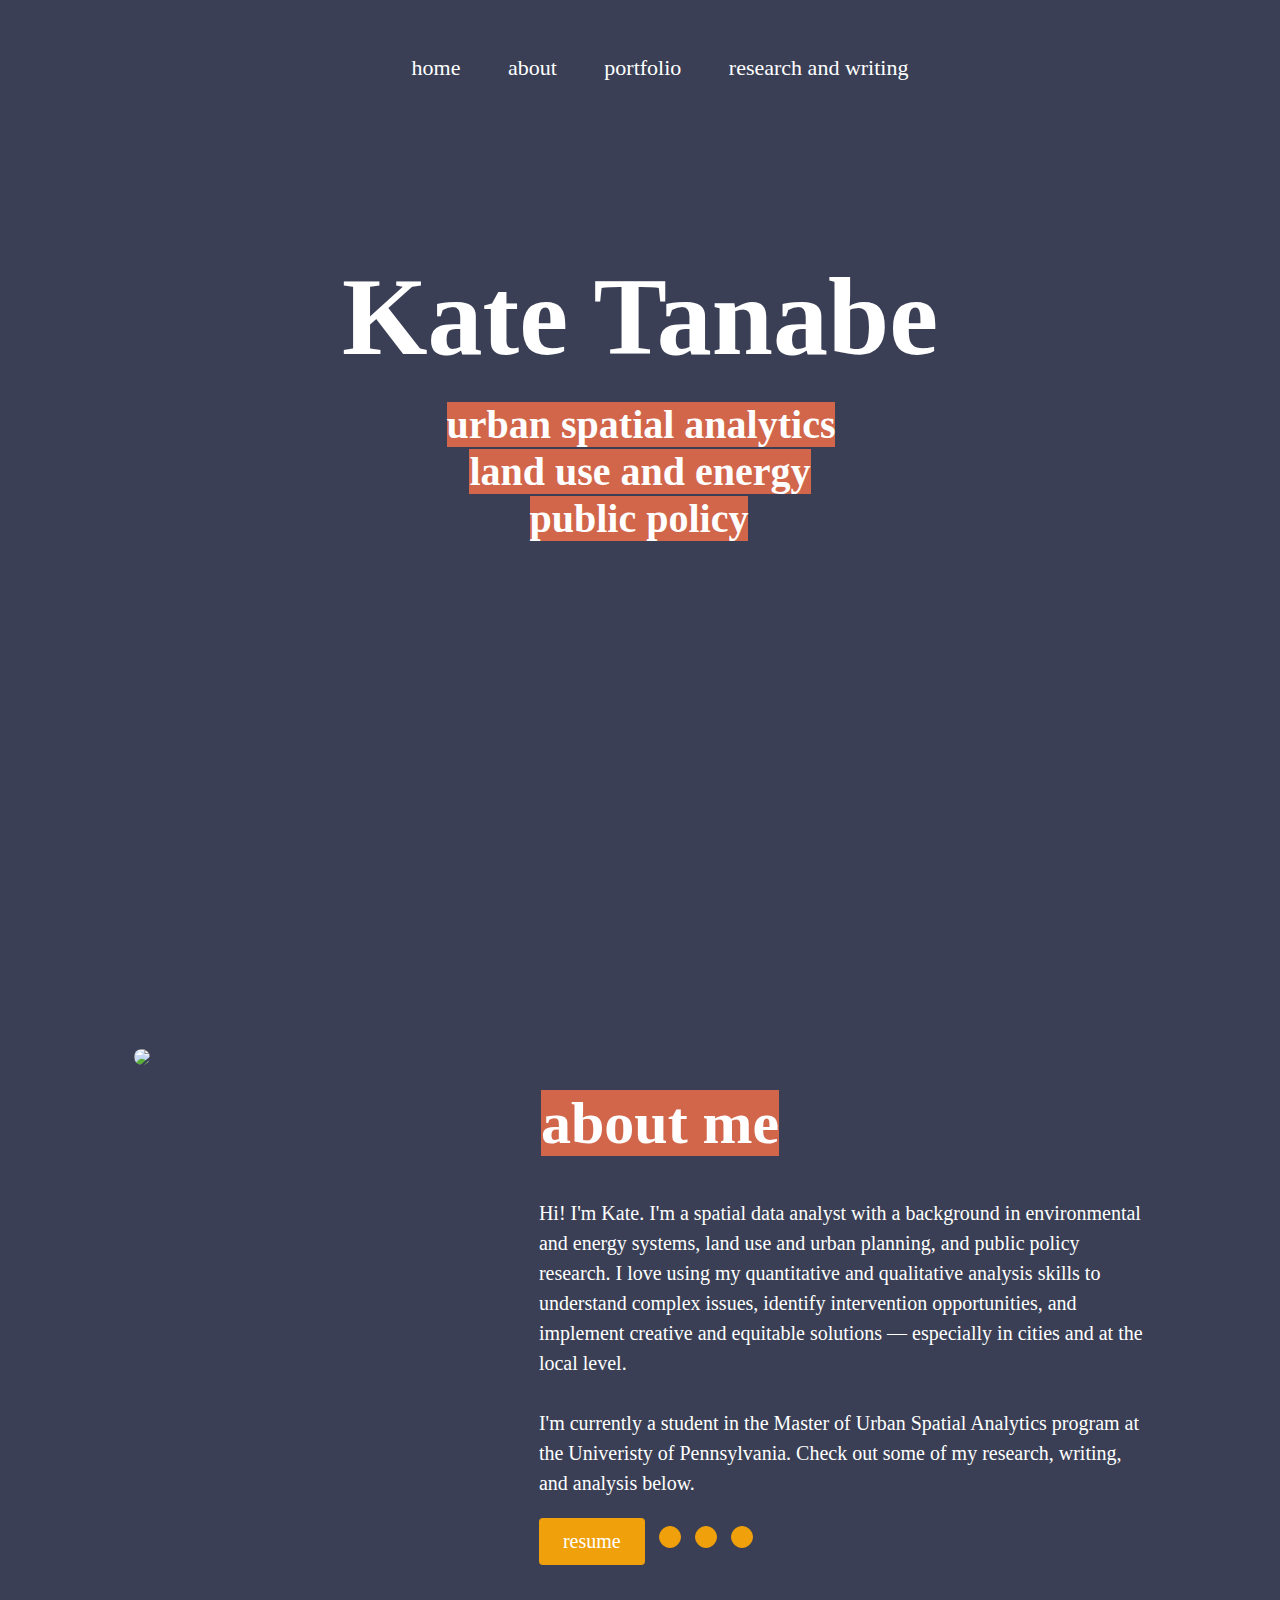
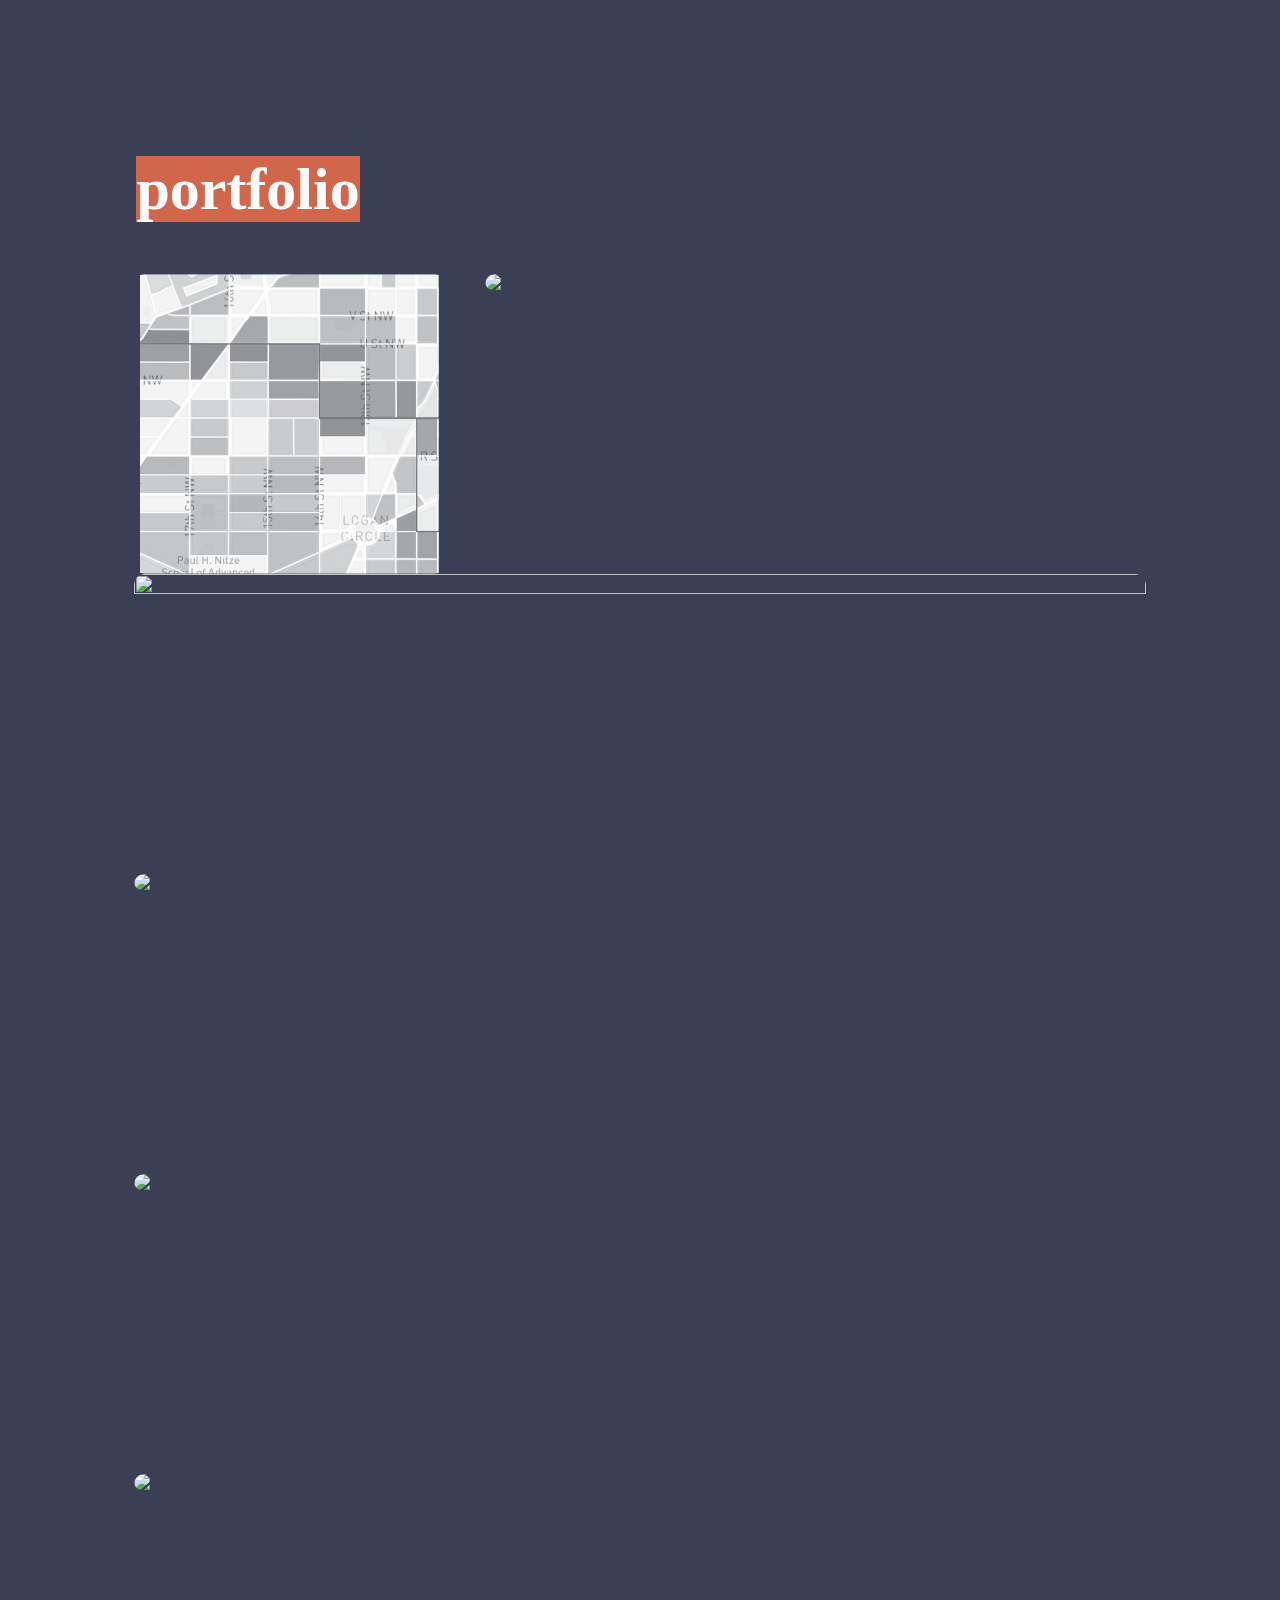
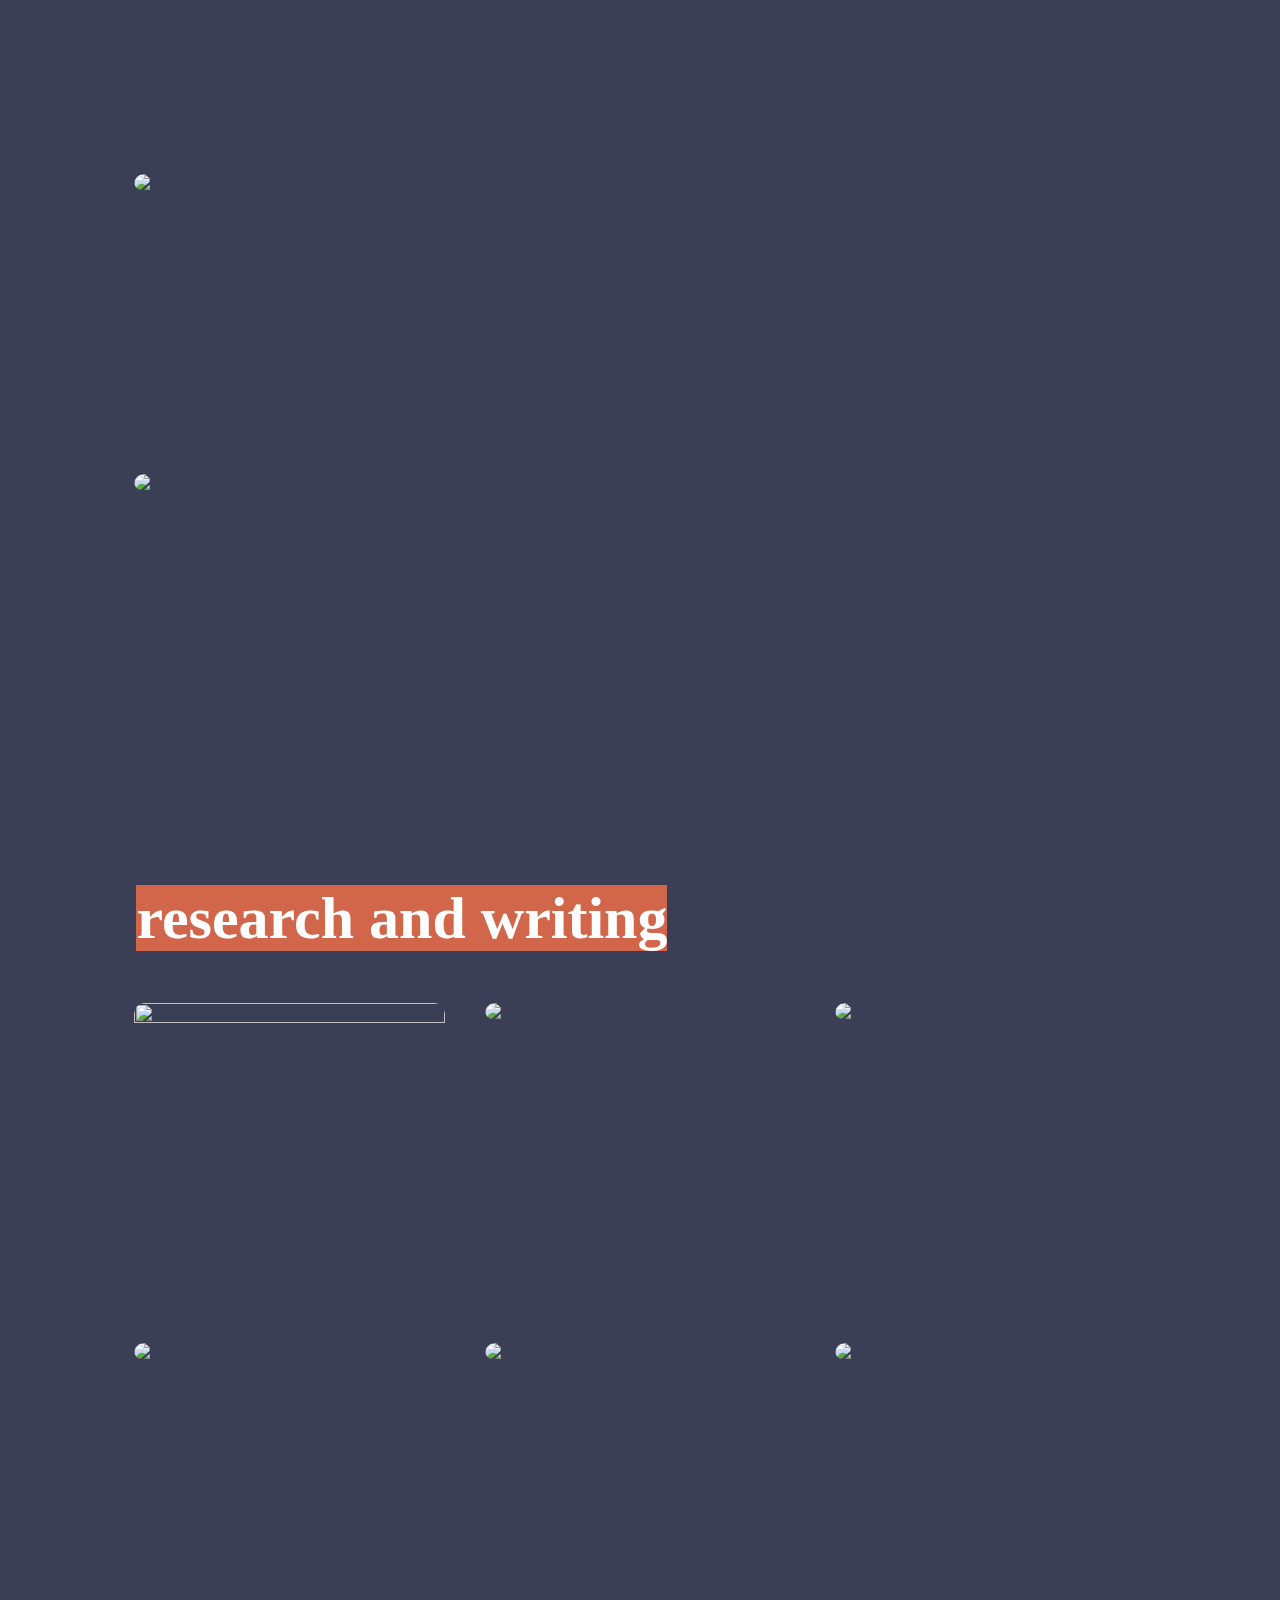
==== commit a491930e: "Update index.html" ====
--- a/index.html
+++ b/index.html
@@ -57,13 +57,14 @@
                         <h3><span class="highlight">RATScreener: A Vermin Inspection Optimization Tool for DC (Tool & Report)</span></h3>
                         <a href="assets/RATScreener_FINAL_REPORT.html"><i class="fas fa-external-link-alt"></i></a>
                     </div>
-                    <div class="work-list">
-                <div class="work">
-                    <img src="images/ratscreener2.png" height="800" width="650">
-                    <div class="layer">
-                        <h3><span class="highlight">RATScreener: A Vermin Inspection Optimization Tool for DC (Presentation)</span></h3>
-                        <a href="assets/RATScreener_FINAL_REPORT.html"><i class="fas fa-external-link-alt"></i></a>
-                    </div>
+                </div>
+                    <div class="work">
+                    <img src="images/ratscreemer2.png">
+                    <div class="layer">
+                        <h3><span class="highlight">RATScreener: A Vermin Inspection Optimization Tool for DC (Presentation)/h3>
+                        <a href="assets/RATScreener_FinalPres.pdfl"><i class="fas fa-external-link-alt"></i></a>
+                    </div>
+                </div>
                 </div><div class="work">
                     <img src="images/calgary1.png" height="800" width="650">
                     <div class="layer">
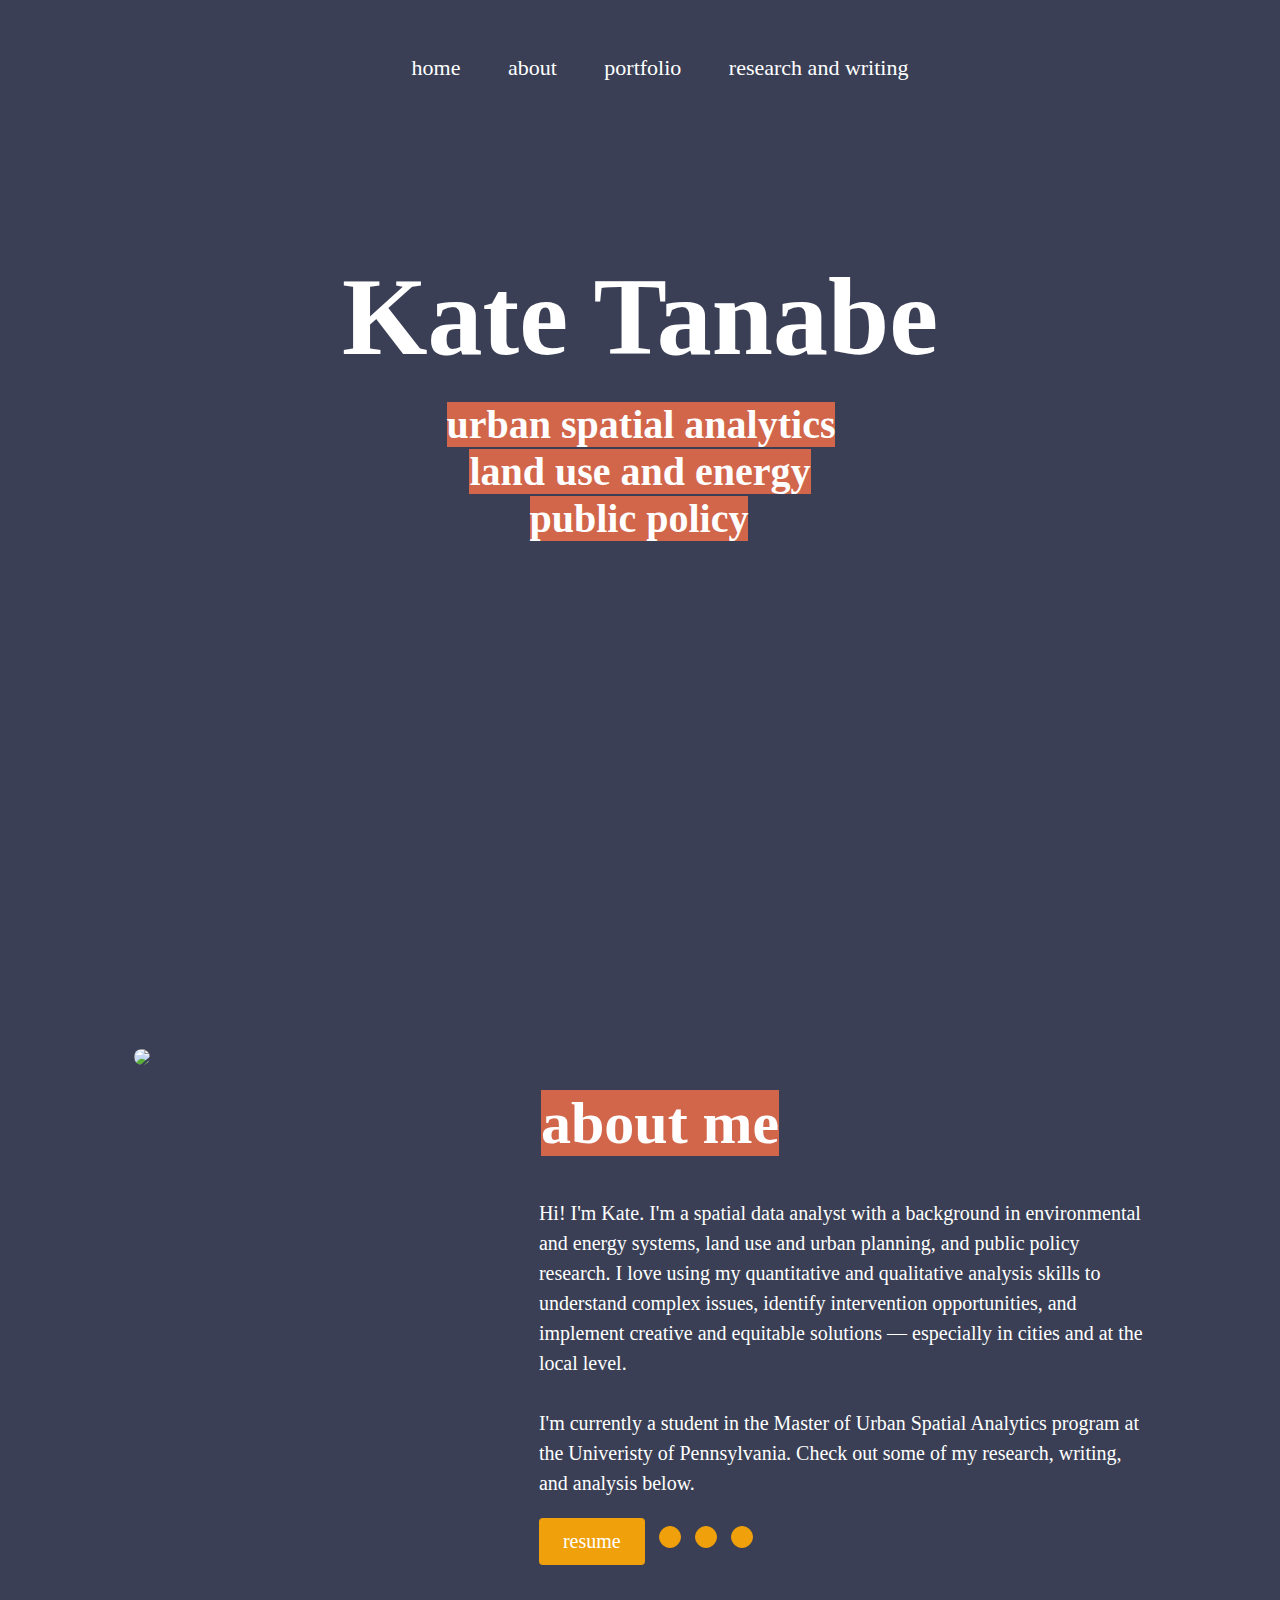
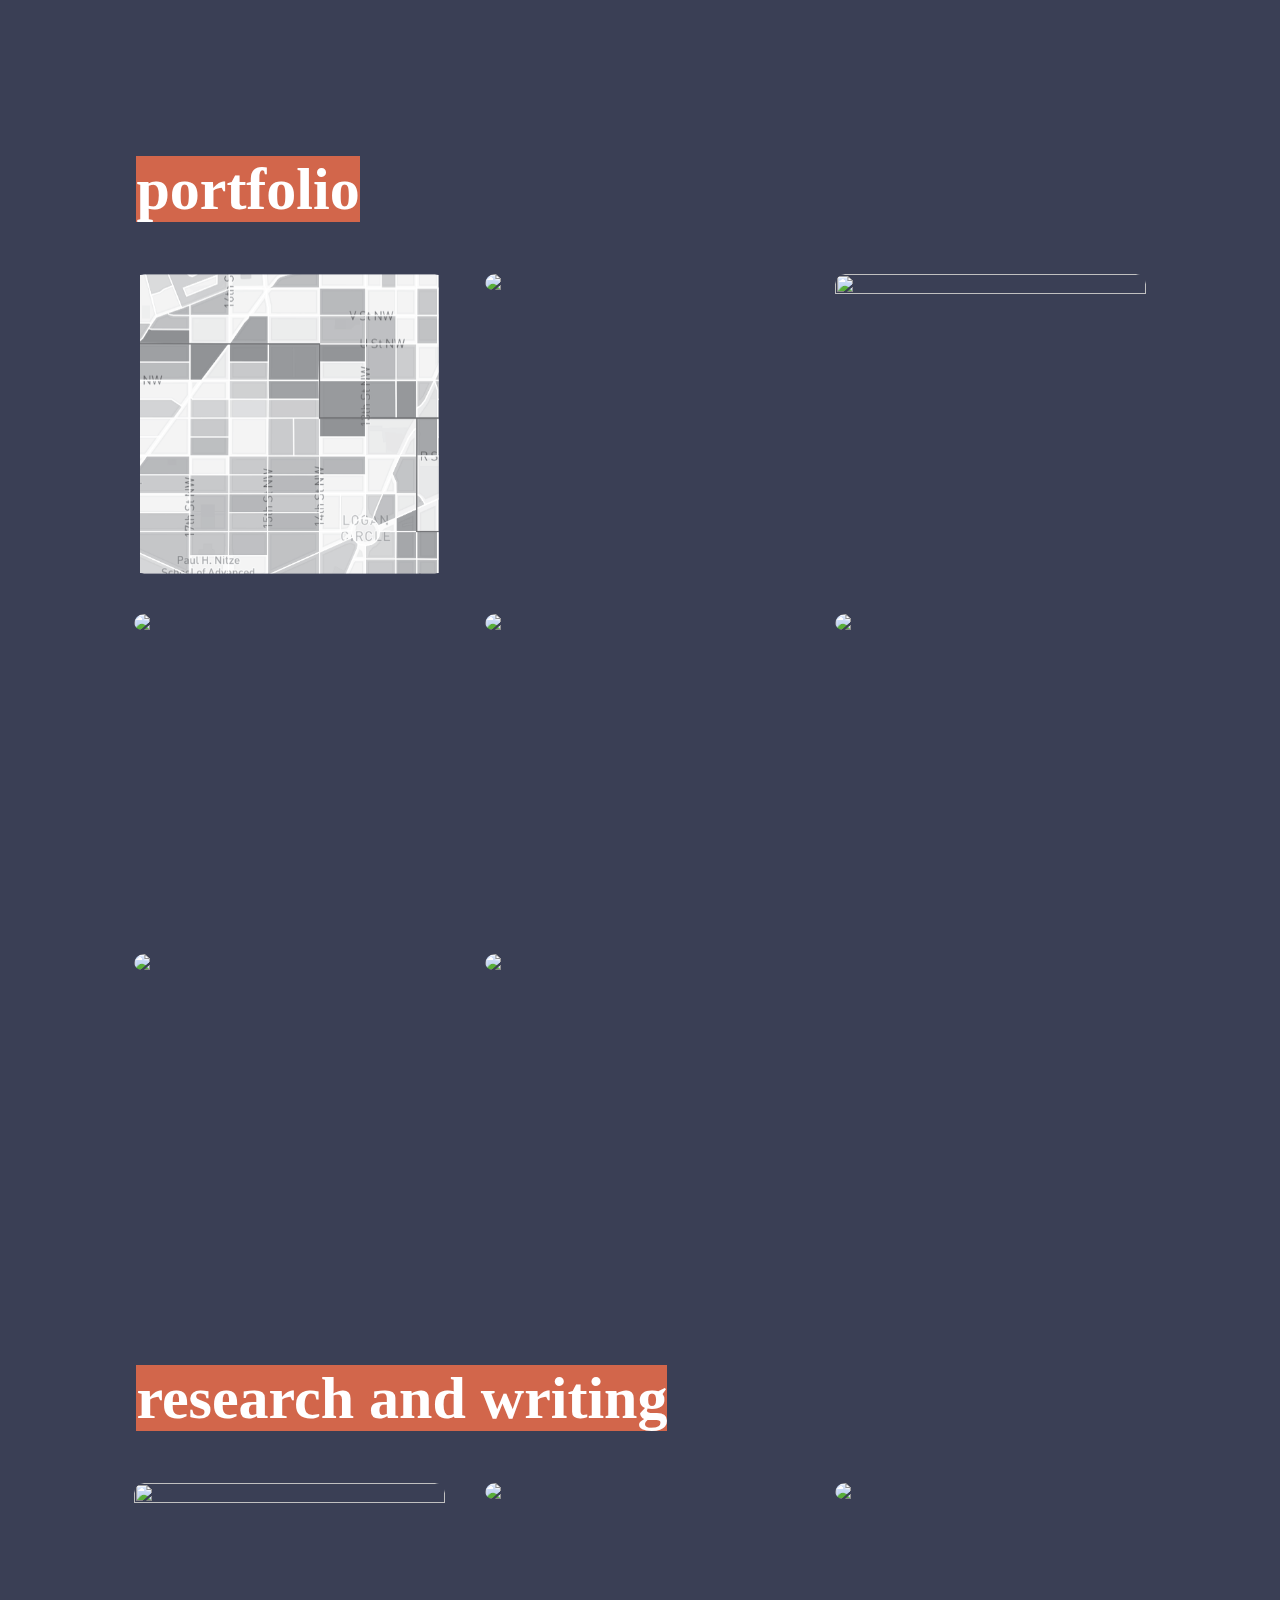
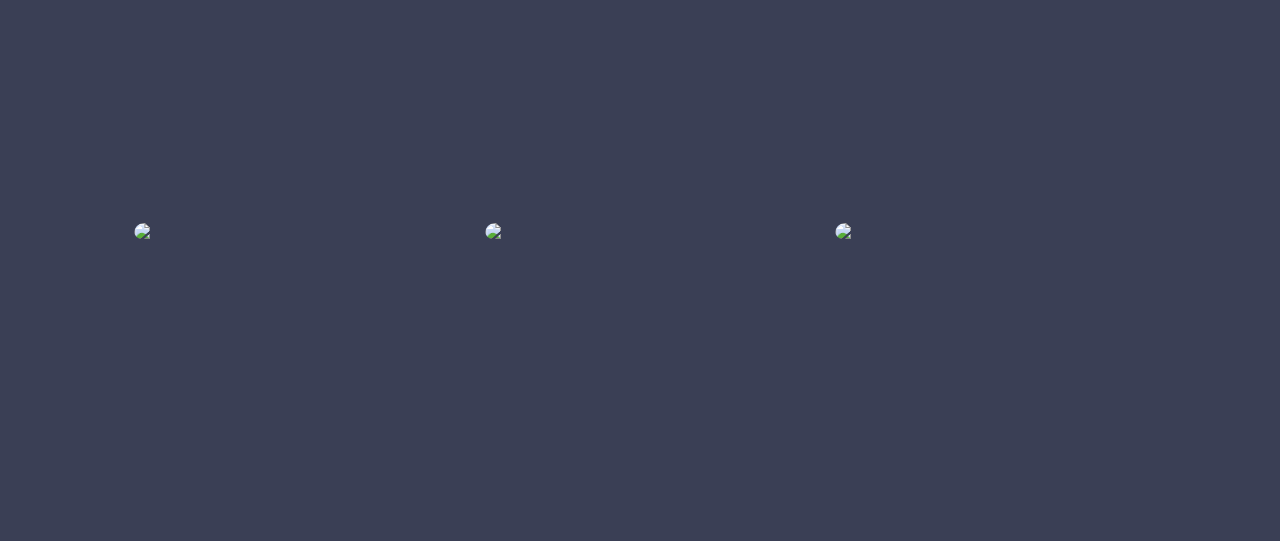
==== commit b61ee8df: "Update index.html" ====
--- a/index.html
+++ b/index.html
@@ -61,11 +61,11 @@
                     <div class="work">
                     <img src="images/ratscreemer2.png">
                     <div class="layer">
-                        <h3><span class="highlight">RATScreener: A Vermin Inspection Optimization Tool for DC (Presentation)/h3>
-                        <a href="assets/RATScreener_FinalPres.pdfl"><i class="fas fa-external-link-alt"></i></a>
-                    </div>
-                </div>
-                </div><div class="work">
+                        <h3><span class="highlight">RATScreener: A Vermin Inspection Optimization Tool for DC (Presentation)</span></h3>
+                        <a href="assets/RATScreener_FinalPres.pdf"><i class="fas fa-external-link-alt"></i></a>
+                    </div>
+                </div>
+                    <div class="work">
                     <img src="images/calgary1.png" height="800" width="650">
                     <div class="layer">
                         <h3><span class="highlight">Modeling Flood Inundation in Calgary, AL & Minneapolis, MN</span></h3>
